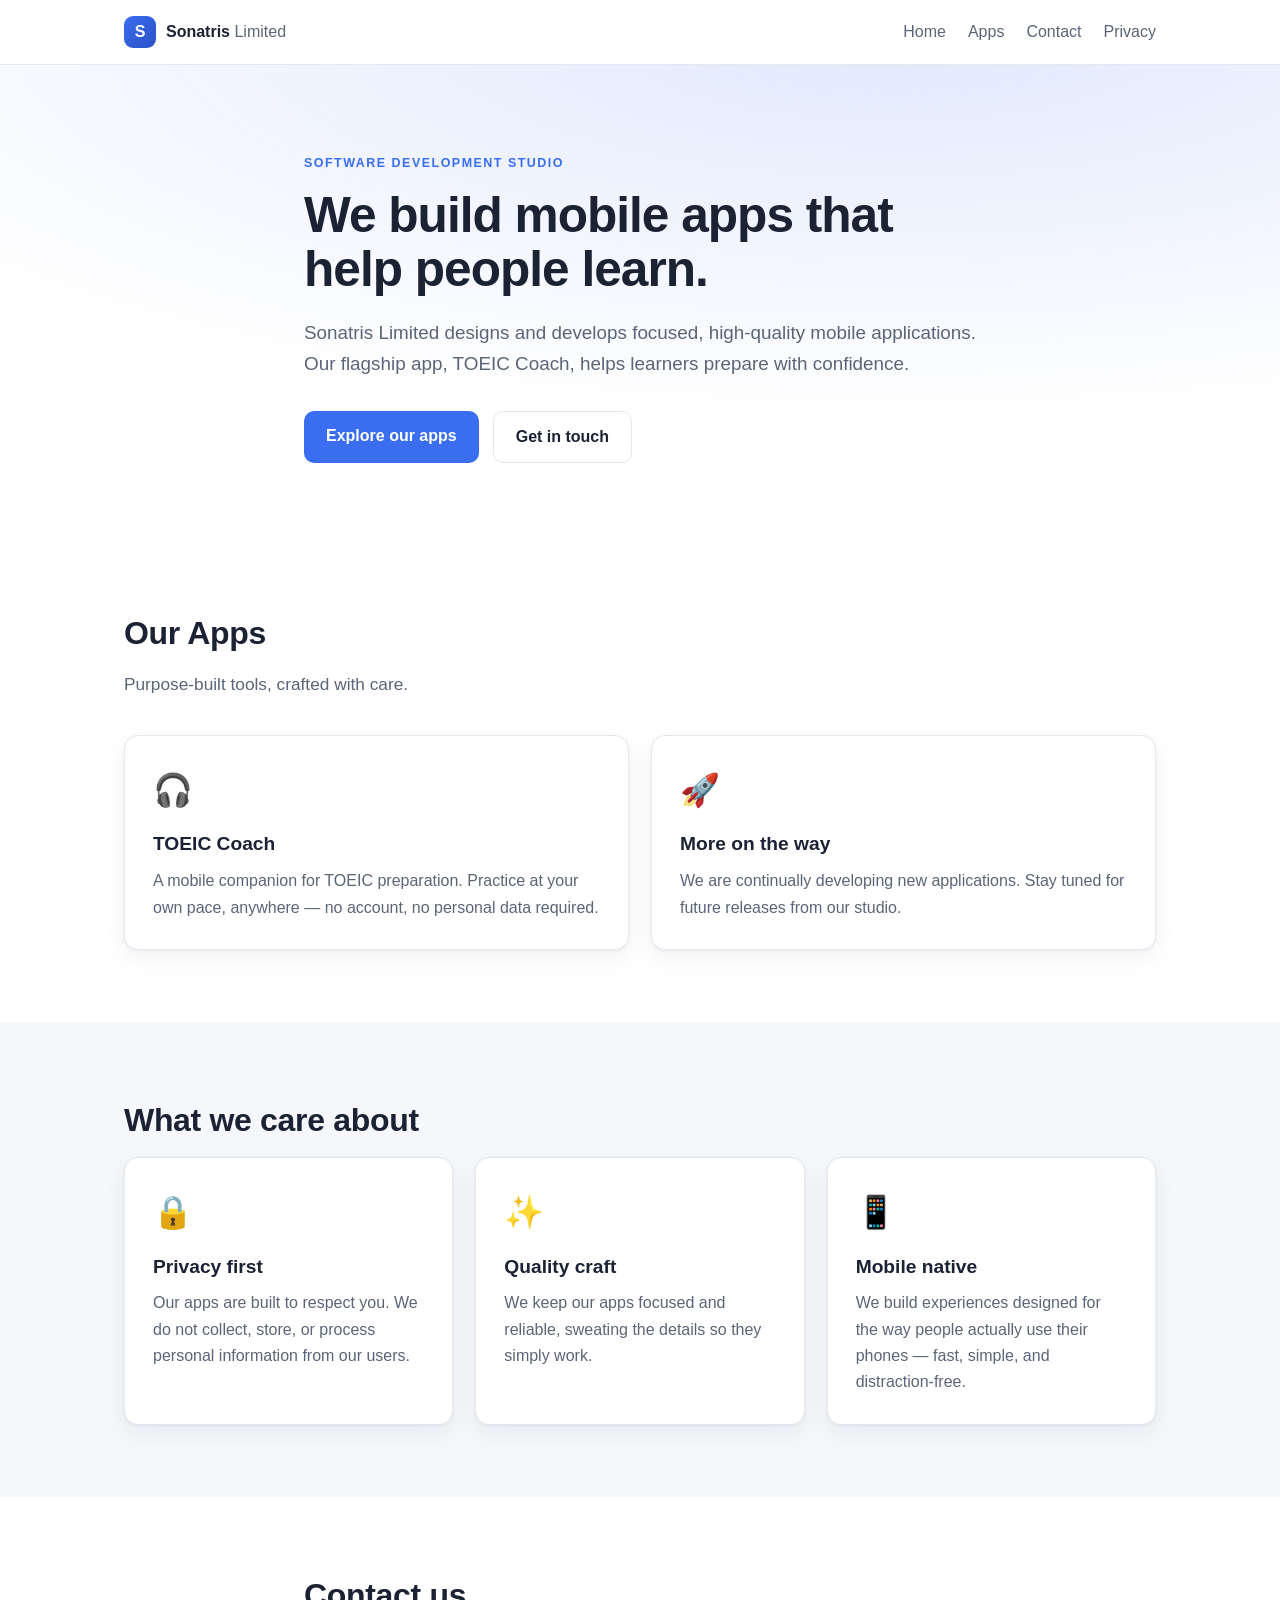
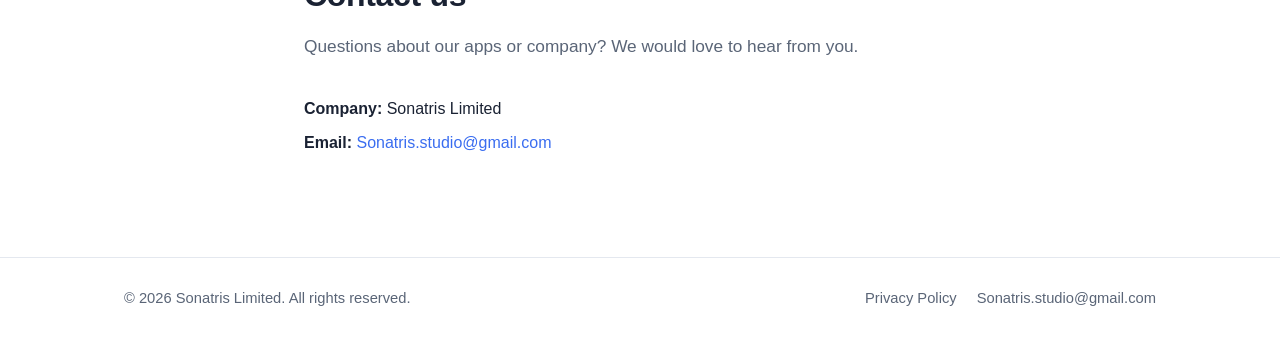
==== index.html @ 6eba406c "Add Sonatris Limited website with privacy policy and app-ads.txt Static site for the software develo" ====
<!DOCTYPE html>
<html lang="en">
<head>
  <meta charset="UTF-8" />
  <meta name="viewport" content="width=device-width, initial-scale=1.0" />
  <title>Sonatris Limited — Software Development</title>
  <meta name="description" content="Sonatris Limited is a software development company building mobile applications, including TOEIC Coach." />
  <link rel="icon" href="data:image/svg+xml,<svg xmlns='http://www.w3.org/2000/svg' viewBox='0 0 100 100'><text y='.9em' font-size='90'>🎧</text></svg>" />
  <link rel="stylesheet" href="styles.css" />
</head>
<body>
  <header class="site-header">
    <div class="container header-inner">
      <a class="brand" href="index.html">
        <span class="brand-mark">S</span>
        <span class="brand-name">Sonatris <span class="brand-light">Limited</span></span>
      </a>
      <nav class="site-nav">
        <a href="index.html">Home</a>
        <a href="#apps">Apps</a>
        <a href="#contact">Contact</a>
        <a href="privacy.html">Privacy</a>
      </nav>
    </div>
  </header>

  <main>
    <section class="hero">
      <div class="container hero-inner">
        <p class="eyebrow">Software Development Studio</p>
        <h1>We build mobile apps that help people learn.</h1>
        <p class="lead">
          Sonatris Limited designs and develops focused, high-quality mobile
          applications. Our flagship app, TOEIC Coach, helps learners prepare
          with confidence.
        </p>
        <div class="hero-actions">
          <a class="btn btn-primary" href="#apps">Explore our apps</a>
          <a class="btn btn-ghost" href="#contact">Get in touch</a>
        </div>
      </div>
    </section>

    <section class="section" id="apps">
      <div class="container">
        <h2>Our Apps</h2>
        <p class="section-intro">Purpose-built tools, crafted with care.</p>
        <div class="cards">
          <article class="card">
            <div class="card-icon">🎧</div>
            <h3>TOEIC Coach</h3>
            <p>
              A mobile companion for TOEIC preparation. Practice at your own
              pace, anywhere — no account, no personal data required.
            </p>
          </article>
          <article class="card">
            <div class="card-icon">🚀</div>
            <h3>More on the way</h3>
            <p>
              We are continually developing new applications. Stay tuned for
              future releases from our studio.
            </p>
          </article>
        </div>
      </div>
    </section>

    <section class="section section-alt" id="values">
      <div class="container">
        <h2>What we care about</h2>
        <div class="cards">
          <article class="card">
            <div class="card-icon">🔒</div>
            <h3>Privacy first</h3>
            <p>
              Our apps are built to respect you. We do not collect, store, or
              process personal information from our users.
            </p>
          </article>
          <article class="card">
            <div class="card-icon">✨</div>
            <h3>Quality craft</h3>
            <p>
              We keep our apps focused and reliable, sweating the details so
              they simply work.
            </p>
          </article>
          <article class="card">
            <div class="card-icon">📱</div>
            <h3>Mobile native</h3>
            <p>
              We build experiences designed for the way people actually use
              their phones — fast, simple, and distraction-free.
            </p>
          </article>
        </div>
      </div>
    </section>

    <section class="section" id="contact">
      <div class="container contact-inner">
        <h2>Contact us</h2>
        <p class="section-intro">
          Questions about our apps or company? We would love to hear from you.
        </p>
        <ul class="contact-list">
          <li><strong>Company:</strong> Sonatris Limited</li>
          <li>
            <strong>Email:</strong>
            <a href="mailto:Sonatris.studio@gmail.com">Sonatris.studio@gmail.com</a>
          </li>
        </ul>
      </div>
    </section>
  </main>

  <footer class="site-footer">
    <div class="container footer-inner">
      <p>&copy; <span id="year">2026</span> Sonatris Limited. All rights reserved.</p>
      <nav class="footer-nav">
        <a href="privacy.html">Privacy Policy</a>
        <a href="mailto:Sonatris.studio@gmail.com">Sonatris.studio@gmail.com</a>
      </nav>
    </div>
  </footer>

  <script>
    document.getElementById('year').textContent = new Date().getFullYear();
  </script>
</body>
</html>
---- styles.css ----
:root {
  --bg: #ffffff;
  --bg-alt: #f5f7fa;
  --surface: #ffffff;
  --text: #1a2233;
  --text-muted: #5a6577;
  --border: #e4e8ef;
  --brand: #3a6df0;
  --brand-dark: #2a52c4;
  --brand-contrast: #ffffff;
  --shadow: 0 1px 3px rgba(20, 30, 60, 0.06), 0 8px 24px rgba(20, 30, 60, 0.06);
  --radius: 14px;
  --maxw: 1080px;
}

@media (prefers-color-scheme: dark) {
  :root {
    --bg: #0e131c;
    --bg-alt: #131b28;
    --surface: #161f2e;
    --text: #e8edf5;
    --text-muted: #9aa7bd;
    --border: #253145;
    --brand: #5b86f5;
    --brand-dark: #3a6df0;
    --shadow: 0 1px 3px rgba(0, 0, 0, 0.3), 0 8px 24px rgba(0, 0, 0, 0.35);
  }
}

* { box-sizing: border-box; }

html { scroll-behavior: smooth; }

body {
  margin: 0;
  font-family: -apple-system, BlinkMacSystemFont, "Segoe UI", Roboto, Helvetica,
    Arial, sans-serif;
  color: var(--text);
  background: var(--bg);
  line-height: 1.65;
  -webkit-font-smoothing: antialiased;
}

.container {
  width: 100%;
  max-width: var(--maxw);
  margin: 0 auto;
  padding: 0 24px;
}

a { color: var(--brand); text-decoration: none; }
a:hover { text-decoration: underline; }

/* Header */
.site-header {
  position: sticky;
  top: 0;
  z-index: 10;
  background: color-mix(in srgb, var(--bg) 88%, transparent);
  backdrop-filter: saturate(180%) blur(12px);
  border-bottom: 1px solid var(--border);
}
.header-inner {
  display: flex;
  align-items: center;
  justify-content: space-between;
  height: 64px;
}
.brand {
  display: flex;
  align-items: center;
  gap: 10px;
  font-weight: 700;
  color: var(--text);
}
.brand:hover { text-decoration: none; }
.brand-mark {
  display: grid;
  place-items: center;
  width: 32px;
  height: 32px;
  border-radius: 9px;
  background: linear-gradient(135deg, var(--brand), var(--brand-dark));
  color: #fff;
  font-weight: 800;
}
.brand-light { color: var(--text-muted); font-weight: 500; }
.site-nav { display: flex; gap: 22px; }
.site-nav a { color: var(--text-muted); font-weight: 500; }
.site-nav a:hover { color: var(--text); text-decoration: none; }
.site-nav a[aria-current="page"] { color: var(--brand); }

/* Hero */
.hero {
  padding: 88px 0 72px;
  background:
    radial-gradient(1200px 400px at 70% -10%, color-mix(in srgb, var(--brand) 16%, transparent), transparent),
    var(--bg);
}
.hero-inner { max-width: 720px; }
.eyebrow {
  text-transform: uppercase;
  letter-spacing: 0.12em;
  font-size: 0.78rem;
  font-weight: 700;
  color: var(--brand);
  margin: 0 0 14px;
}
h1 {
  font-size: clamp(2rem, 5vw, 3.1rem);
  line-height: 1.1;
  margin: 0 0 20px;
  letter-spacing: -0.02em;
}
.lead {
  font-size: 1.18rem;
  color: var(--text-muted);
  margin: 0 0 32px;
}
.hero-actions { display: flex; flex-wrap: wrap; gap: 14px; }

.btn {
  display: inline-block;
  padding: 12px 22px;
  border-radius: 10px;
  font-weight: 600;
  transition: transform 0.05s ease, background 0.2s ease, border-color 0.2s ease;
}
.btn:hover { text-decoration: none; }
.btn:active { transform: translateY(1px); }
.btn-primary { background: var(--brand); color: var(--brand-contrast); }
.btn-primary:hover { background: var(--brand-dark); }
.btn-ghost {
  border: 1px solid var(--border);
  color: var(--text);
  background: var(--surface);
}
.btn-ghost:hover { border-color: var(--brand); color: var(--brand); }

/* Sections */
.section { padding: 72px 0; }
.section-alt { background: var(--bg-alt); }
.section h2 {
  font-size: clamp(1.5rem, 3vw, 2rem);
  margin: 0 0 10px;
  letter-spacing: -0.01em;
}
.section-intro { color: var(--text-muted); margin: 0 0 36px; font-size: 1.08rem; }

/* Cards */
.cards {
  display: grid;
  grid-template-columns: repeat(auto-fit, minmax(240px, 1fr));
  gap: 22px;
}
.card {
  background: var(--surface);
  border: 1px solid var(--border);
  border-radius: var(--radius);
  padding: 28px;
  box-shadow: var(--shadow);
}
.card-icon { font-size: 2rem; margin-bottom: 12px; }
.card h3 { margin: 0 0 8px; font-size: 1.2rem; }
.card p { margin: 0; color: var(--text-muted); }

/* Contact */
.contact-inner { max-width: 720px; }
.contact-list { list-style: none; padding: 0; margin: 8px 0 0; }
.contact-list li { margin-bottom: 8px; }

/* Page hero (privacy) */
.page-hero {
  padding: 64px 0 40px;
  border-bottom: 1px solid var(--border);
  background: var(--bg-alt);
}
.page-hero h1 { font-size: clamp(1.8rem, 4vw, 2.6rem); margin: 0 0 12px; }
.updated { color: var(--text-muted); margin: 0; font-size: 0.95rem; }

/* Prose */
.prose { max-width: 760px; }
.prose h2 {
  font-size: 1.3rem;
  margin: 40px 0 10px;
  letter-spacing: -0.01em;
}
.prose p { margin: 0 0 16px; color: var(--text); }
.prose .contact-list li { color: var(--text); }

/* Footer */
.site-footer {
  border-top: 1px solid var(--border);
  background: var(--bg);
  padding: 28px 0;
  margin-top: 20px;
}
.footer-inner {
  display: flex;
  flex-wrap: wrap;
  align-items: center;
  justify-content: space-between;
  gap: 12px;
  color: var(--text-muted);
  font-size: 0.92rem;
}
.footer-inner p { margin: 0; }
.footer-nav { display: flex; gap: 20px; flex-wrap: wrap; }
.footer-nav a { color: var(--text-muted); }
.footer-nav a:hover { color: var(--brand); }

@media (max-width: 560px) {
  .site-nav { gap: 14px; font-size: 0.9rem; }
  .brand-name { display: none; }
  .hero { padding: 60px 0 48px; }
  .section { padding: 52px 0; }
}
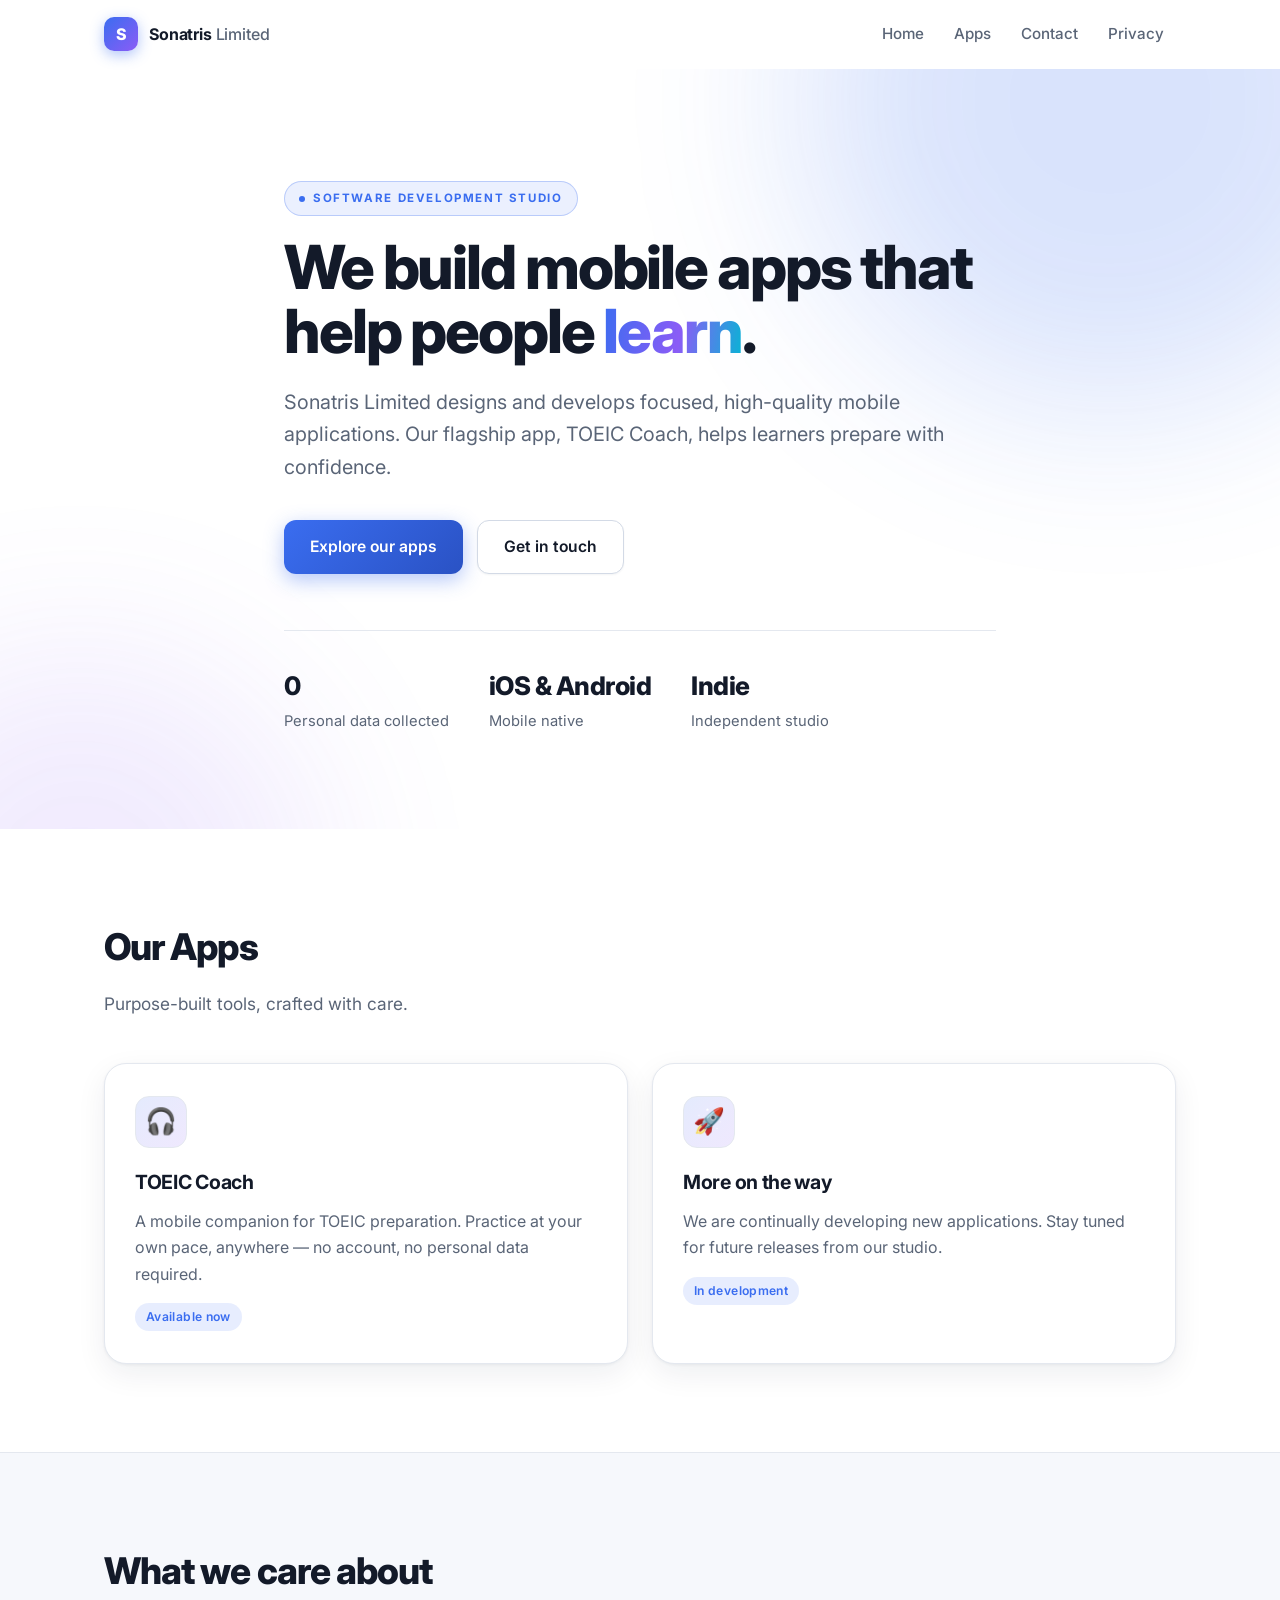
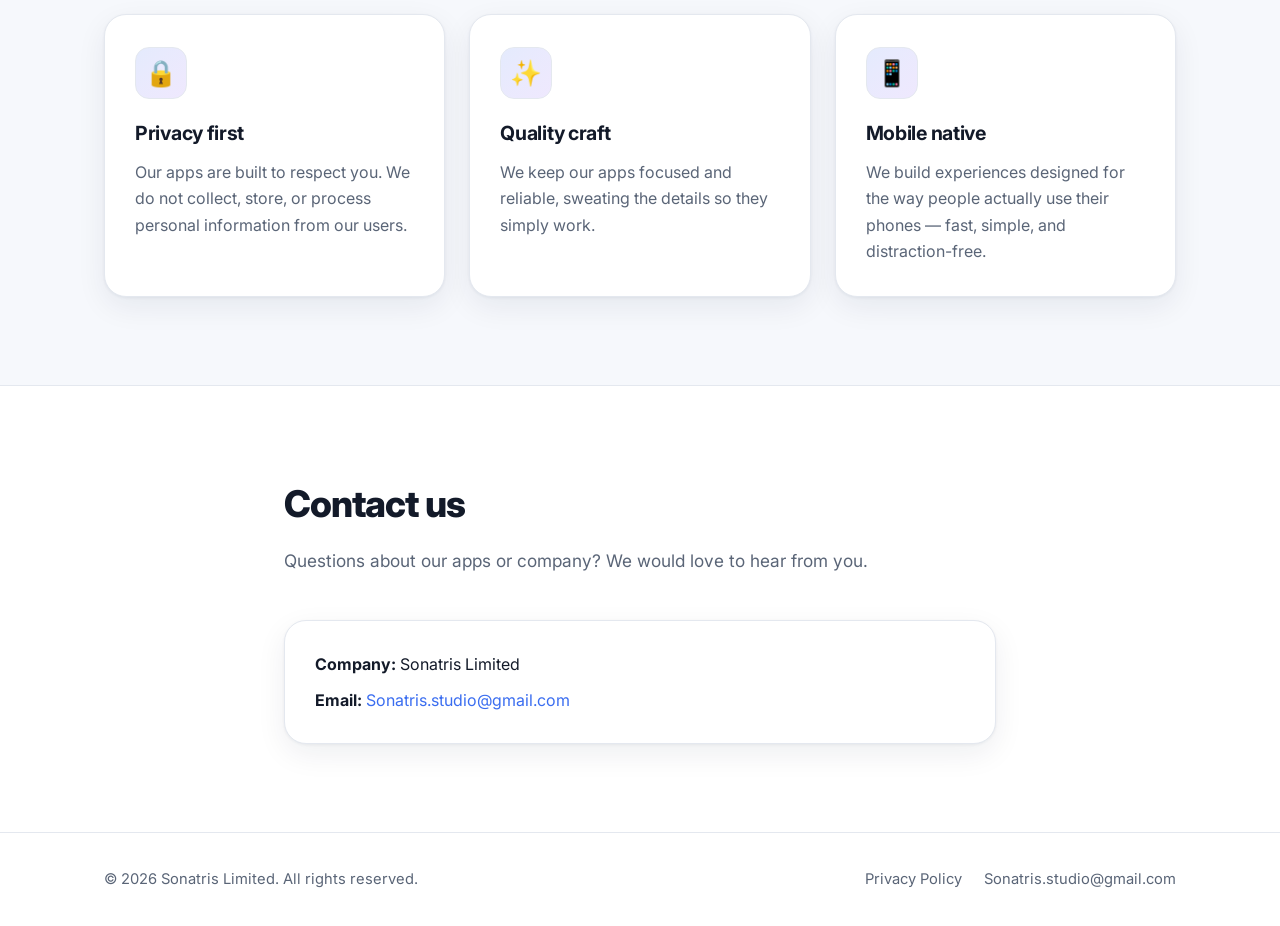
==== commit a955fffe: "feat(ui): refresh site visual design Gradient hero with blurred orbs, gradient headline, and a stats" ====
--- a/index.html
+++ b/index.html
@@ -6,6 +6,9 @@
   <title>Sonatris Limited — Software Development</title>
   <meta name="description" content="Sonatris Limited is a software development company building mobile applications, including TOEIC Coach." />
   <link rel="icon" href="data:image/svg+xml,<svg xmlns='http://www.w3.org/2000/svg' viewBox='0 0 100 100'><text y='.9em' font-size='90'>🎧</text></svg>" />
+  <link rel="preconnect" href="https://fonts.googleapis.com" />
+  <link rel="preconnect" href="https://fonts.gstatic.com" crossorigin />
+  <link href="https://fonts.googleapis.com/css2?family=Inter:wght@400;500;600;700;800&display=swap" rel="stylesheet" />
   <link rel="stylesheet" href="styles.css" />
 </head>
 <body>
@@ -28,7 +31,7 @@
     <section class="hero">
       <div class="container hero-inner">
         <p class="eyebrow">Software Development Studio</p>
-        <h1>We build mobile apps that help people learn.</h1>
+        <h1>We build mobile apps that help people <span class="grad">learn</span>.</h1>
         <p class="lead">
           Sonatris Limited designs and develops focused, high-quality mobile
           applications. Our flagship app, TOEIC Coach, helps learners prepare
@@ -38,6 +41,20 @@
           <a class="btn btn-primary" href="#apps">Explore our apps</a>
           <a class="btn btn-ghost" href="#contact">Get in touch</a>
         </div>
+        <div class="stats">
+          <div class="stat">
+            <strong>0</strong>
+            <span>Personal data collected</span>
+          </div>
+          <div class="stat">
+            <strong>iOS &amp; Android</strong>
+            <span>Mobile native</span>
+          </div>
+          <div class="stat">
+            <strong>Indie</strong>
+            <span>Independent studio</span>
+          </div>
+        </div>
       </div>
     </section>
 
@@ -46,21 +63,23 @@
         <h2>Our Apps</h2>
         <p class="section-intro">Purpose-built tools, crafted with care.</p>
         <div class="cards">
-          <article class="card">
+          <article class="card reveal">
             <div class="card-icon">🎧</div>
             <h3>TOEIC Coach</h3>
             <p>
               A mobile companion for TOEIC preparation. Practice at your own
               pace, anywhere — no account, no personal data required.
             </p>
+            <span class="card-tag">Available now</span>
           </article>
-          <article class="card">
+          <article class="card reveal">
             <div class="card-icon">🚀</div>
             <h3>More on the way</h3>
             <p>
               We are continually developing new applications. Stay tuned for
               future releases from our studio.
             </p>
+            <span class="card-tag">In development</span>
           </article>
         </div>
       </div>
@@ -70,7 +89,7 @@
       <div class="container">
         <h2>What we care about</h2>
         <div class="cards">
-          <article class="card">
+          <article class="card reveal">
             <div class="card-icon">🔒</div>
             <h3>Privacy first</h3>
             <p>
@@ -78,7 +97,7 @@
               process personal information from our users.
             </p>
           </article>
-          <article class="card">
+          <article class="card reveal">
             <div class="card-icon">✨</div>
             <h3>Quality craft</h3>
             <p>
@@ -86,7 +105,7 @@
               they simply work.
             </p>
           </article>
-          <article class="card">
+          <article class="card reveal">
             <div class="card-icon">📱</div>
             <h3>Mobile native</h3>
             <p>
@@ -104,13 +123,15 @@
         <p class="section-intro">
           Questions about our apps or company? We would love to hear from you.
         </p>
-        <ul class="contact-list">
-          <li><strong>Company:</strong> Sonatris Limited</li>
-          <li>
-            <strong>Email:</strong>
-            <a href="mailto:Sonatris.studio@gmail.com">Sonatris.studio@gmail.com</a>
-          </li>
-        </ul>
+        <div class="contact-card reveal">
+          <ul class="contact-list">
+            <li><strong>Company:</strong> Sonatris Limited</li>
+            <li>
+              <strong>Email:</strong>
+              <a href="mailto:Sonatris.studio@gmail.com">Sonatris.studio@gmail.com</a>
+            </li>
+          </ul>
+        </div>
       </div>
     </section>
   </main>
@@ -127,6 +148,30 @@
 
   <script>
     document.getElementById('year').textContent = new Date().getFullYear();
+
+    // Shadow the sticky header once the page scrolls.
+    var header = document.querySelector('.site-header');
+    var onScroll = function () {
+      header.classList.toggle('is-stuck', window.scrollY > 8);
+    };
+    onScroll();
+    window.addEventListener('scroll', onScroll, { passive: true });
+
+    // Fade cards in as they enter the viewport.
+    var revealables = document.querySelectorAll('.reveal');
+    if ('IntersectionObserver' in window) {
+      var observer = new IntersectionObserver(function (entries) {
+        entries.forEach(function (entry, i) {
+          if (!entry.isIntersecting) return;
+          entry.target.style.transitionDelay = (i * 80) + 'ms';
+          entry.target.classList.add('is-visible');
+          observer.unobserve(entry.target);
+        });
+      }, { rootMargin: '0px 0px -10% 0px' });
+      revealables.forEach(function (el) { observer.observe(el); });
+    } else {
+      revealables.forEach(function (el) { el.classList.add('is-visible'); });
+    }
   </script>
 </body>
 </html>
--- a/styles.css
+++ b/styles.css
@@ -1,44 +1,62 @@
 :root {
   --bg: #ffffff;
-  --bg-alt: #f5f7fa;
+  --bg-alt: #f6f8fc;
   --surface: #ffffff;
-  --text: #1a2233;
+  --surface-2: #ffffff;
+  --text: #131a29;
   --text-muted: #5a6577;
   --border: #e4e8ef;
+  --border-strong: #d3dae6;
   --brand: #3a6df0;
   --brand-dark: #2a52c4;
+  --accent: #8b5cf6;
+  --accent-2: #06b6d4;
   --brand-contrast: #ffffff;
-  --shadow: 0 1px 3px rgba(20, 30, 60, 0.06), 0 8px 24px rgba(20, 30, 60, 0.06);
-  --radius: 14px;
-  --maxw: 1080px;
+  --shadow-sm: 0 1px 2px rgba(20, 30, 60, 0.05);
+  --shadow: 0 1px 3px rgba(20, 30, 60, 0.06), 0 10px 30px rgba(20, 30, 60, 0.07);
+  --shadow-lg: 0 2px 6px rgba(20, 30, 60, 0.07), 0 24px 60px rgba(20, 30, 60, 0.13);
+  --radius: 16px;
+  --radius-lg: 22px;
+  --maxw: 1120px;
 }
 
 @media (prefers-color-scheme: dark) {
   :root {
-    --bg: #0e131c;
-    --bg-alt: #131b28;
-    --surface: #161f2e;
-    --text: #e8edf5;
-    --text-muted: #9aa7bd;
-    --border: #253145;
-    --brand: #5b86f5;
-    --brand-dark: #3a6df0;
-    --shadow: 0 1px 3px rgba(0, 0, 0, 0.3), 0 8px 24px rgba(0, 0, 0, 0.35);
+    --bg: #0b0f18;
+    --bg-alt: #0f1421;
+    --surface: #141c2b;
+    --surface-2: #18202f;
+    --text: #eaeff8;
+    --text-muted: #98a5ba;
+    --border: #232e42;
+    --border-strong: #2e3b52;
+    --brand: #6b93ff;
+    --brand-dark: #4a76f2;
+    --accent: #a78bfa;
+    --accent-2: #22d3ee;
+    --shadow-sm: 0 1px 2px rgba(0, 0, 0, 0.4);
+    --shadow: 0 1px 3px rgba(0, 0, 0, 0.4), 0 10px 30px rgba(0, 0, 0, 0.4);
+    --shadow-lg: 0 2px 6px rgba(0, 0, 0, 0.45), 0 24px 60px rgba(0, 0, 0, 0.55);
   }
 }
 
 * { box-sizing: border-box; }
 
-html { scroll-behavior: smooth; }
+html {
+  scroll-behavior: smooth;
+  scroll-padding-top: 84px;
+}
 
 body {
   margin: 0;
-  font-family: -apple-system, BlinkMacSystemFont, "Segoe UI", Roboto, Helvetica,
-    Arial, sans-serif;
+  font-family: "Inter", -apple-system, BlinkMacSystemFont, "Segoe UI", Roboto,
+    Helvetica, Arial, sans-serif;
   color: var(--text);
   background: var(--bg);
   line-height: 1.65;
   -webkit-font-smoothing: antialiased;
+  text-rendering: optimizeLegibility;
+  overflow-x: hidden;
 }
 
 .container {
@@ -51,167 +69,401 @@
 a { color: var(--brand); text-decoration: none; }
 a:hover { text-decoration: underline; }
 
+::selection { background: color-mix(in srgb, var(--brand) 28%, transparent); }
+
+:focus-visible {
+  outline: 2px solid var(--brand);
+  outline-offset: 3px;
+  border-radius: 6px;
+}
+
 /* Header */
 .site-header {
   position: sticky;
   top: 0;
-  z-index: 10;
-  background: color-mix(in srgb, var(--bg) 88%, transparent);
-  backdrop-filter: saturate(180%) blur(12px);
-  border-bottom: 1px solid var(--border);
+  z-index: 20;
+  background: color-mix(in srgb, var(--bg) 72%, transparent);
+  backdrop-filter: saturate(180%) blur(16px);
+  -webkit-backdrop-filter: saturate(180%) blur(16px);
+  border-bottom: 1px solid transparent;
+  transition: border-color 0.25s ease, box-shadow 0.25s ease,
+    background 0.25s ease;
+}
+.site-header.is-stuck {
+  border-bottom-color: var(--border);
+  box-shadow: var(--shadow-sm);
+  background: color-mix(in srgb, var(--bg) 86%, transparent);
 }
 .header-inner {
   display: flex;
   align-items: center;
   justify-content: space-between;
-  height: 64px;
+  height: 68px;
 }
 .brand {
   display: flex;
   align-items: center;
-  gap: 10px;
+  gap: 11px;
   font-weight: 700;
   color: var(--text);
+  letter-spacing: -0.01em;
 }
 .brand:hover { text-decoration: none; }
 .brand-mark {
   display: grid;
   place-items: center;
-  width: 32px;
-  height: 32px;
-  border-radius: 9px;
-  background: linear-gradient(135deg, var(--brand), var(--brand-dark));
+  width: 34px;
+  height: 34px;
+  border-radius: 10px;
+  background: linear-gradient(135deg, var(--brand), var(--accent));
   color: #fff;
   font-weight: 800;
-}
+  box-shadow: 0 4px 14px color-mix(in srgb, var(--brand) 40%, transparent);
+  transition: transform 0.25s cubic-bezier(0.34, 1.56, 0.64, 1);
+}
+.brand:hover .brand-mark { transform: rotate(-8deg) scale(1.06); }
 .brand-light { color: var(--text-muted); font-weight: 500; }
-.site-nav { display: flex; gap: 22px; }
-.site-nav a { color: var(--text-muted); font-weight: 500; }
-.site-nav a:hover { color: var(--text); text-decoration: none; }
+
+.site-nav { display: flex; gap: 6px; align-items: center; }
+.site-nav a {
+  position: relative;
+  color: var(--text-muted);
+  font-weight: 500;
+  font-size: 0.95rem;
+  padding: 8px 12px;
+  border-radius: 8px;
+  transition: color 0.2s ease, background 0.2s ease;
+}
+.site-nav a:hover {
+  color: var(--text);
+  background: color-mix(in srgb, var(--text) 6%, transparent);
+  text-decoration: none;
+}
 .site-nav a[aria-current="page"] { color: var(--brand); }
 
 /* Hero */
 .hero {
-  padding: 88px 0 72px;
-  background:
-    radial-gradient(1200px 400px at 70% -10%, color-mix(in srgb, var(--brand) 16%, transparent), transparent),
-    var(--bg);
-}
-.hero-inner { max-width: 720px; }
+  position: relative;
+  padding: 112px 0 96px;
+  overflow: hidden;
+}
+.hero::before,
+.hero::after {
+  content: "";
+  position: absolute;
+  border-radius: 50%;
+  filter: blur(90px);
+  pointer-events: none;
+  z-index: 0;
+}
+.hero::before {
+  width: 620px;
+  height: 620px;
+  top: -280px;
+  right: -140px;
+  background: color-mix(in srgb, var(--brand) 34%, transparent);
+  opacity: 0.55;
+}
+.hero::after {
+  width: 480px;
+  height: 480px;
+  bottom: -300px;
+  left: -160px;
+  background: color-mix(in srgb, var(--accent) 30%, transparent);
+  opacity: 0.4;
+}
+.hero-inner { position: relative; z-index: 1; max-width: 760px; }
+
 .eyebrow {
+  display: inline-flex;
+  align-items: center;
+  gap: 8px;
   text-transform: uppercase;
-  letter-spacing: 0.12em;
-  font-size: 0.78rem;
+  letter-spacing: 0.14em;
+  font-size: 0.72rem;
   font-weight: 700;
   color: var(--brand);
-  margin: 0 0 14px;
-}
+  margin: 0 0 20px;
+  padding: 7px 14px;
+  border-radius: 999px;
+  border: 1px solid color-mix(in srgb, var(--brand) 28%, transparent);
+  background: color-mix(in srgb, var(--brand) 10%, transparent);
+}
+.eyebrow::before {
+  content: "";
+  width: 6px;
+  height: 6px;
+  border-radius: 50%;
+  background: var(--brand);
+  box-shadow: 0 0 0 0 color-mix(in srgb, var(--brand) 60%, transparent);
+  animation: pulse 2.4s ease-out infinite;
+}
+@keyframes pulse {
+  0% { box-shadow: 0 0 0 0 color-mix(in srgb, var(--brand) 55%, transparent); }
+  70% { box-shadow: 0 0 0 8px transparent; }
+  100% { box-shadow: 0 0 0 0 transparent; }
+}
+
 h1 {
-  font-size: clamp(2rem, 5vw, 3.1rem);
-  line-height: 1.1;
-  margin: 0 0 20px;
-  letter-spacing: -0.02em;
+  font-size: clamp(2.3rem, 6vw, 3.8rem);
+  line-height: 1.05;
+  margin: 0 0 22px;
+  letter-spacing: -0.035em;
+  font-weight: 800;
+}
+h1 .grad {
+  background: linear-gradient(100deg, var(--brand), var(--accent) 55%, var(--accent-2));
+  -webkit-background-clip: text;
+  background-clip: text;
+  color: transparent;
 }
 .lead {
-  font-size: 1.18rem;
+  font-size: clamp(1.05rem, 2vw, 1.24rem);
   color: var(--text-muted);
-  margin: 0 0 32px;
+  margin: 0 0 36px;
+  max-width: 62ch;
 }
 .hero-actions { display: flex; flex-wrap: wrap; gap: 14px; }
 
 .btn {
-  display: inline-block;
-  padding: 12px 22px;
-  border-radius: 10px;
+  display: inline-flex;
+  align-items: center;
+  gap: 8px;
+  padding: 13px 26px;
+  border-radius: 12px;
   font-weight: 600;
-  transition: transform 0.05s ease, background 0.2s ease, border-color 0.2s ease;
-}
-.btn:hover { text-decoration: none; }
-.btn:active { transform: translateY(1px); }
-.btn-primary { background: var(--brand); color: var(--brand-contrast); }
-.btn-primary:hover { background: var(--brand-dark); }
+  font-size: 0.98rem;
+  transition: transform 0.18s cubic-bezier(0.34, 1.56, 0.64, 1),
+    box-shadow 0.22s ease, background 0.22s ease, border-color 0.22s ease,
+    color 0.22s ease;
+}
+.btn:hover { text-decoration: none; transform: translateY(-2px); }
+.btn:active { transform: translateY(0); }
+.btn-primary {
+  background: linear-gradient(135deg, var(--brand), var(--brand-dark));
+  color: var(--brand-contrast);
+  box-shadow: 0 6px 20px color-mix(in srgb, var(--brand) 38%, transparent);
+}
+.btn-primary:hover {
+  box-shadow: 0 12px 30px color-mix(in srgb, var(--brand) 46%, transparent);
+}
 .btn-ghost {
-  border: 1px solid var(--border);
+  border: 1px solid var(--border-strong);
   color: var(--text);
   background: var(--surface);
+  box-shadow: var(--shadow-sm);
 }
 .btn-ghost:hover { border-color: var(--brand); color: var(--brand); }
 
+/* Stats strip */
+.stats {
+  position: relative;
+  z-index: 1;
+  display: flex;
+  flex-wrap: wrap;
+  gap: 40px;
+  margin-top: 56px;
+  padding-top: 34px;
+  border-top: 1px solid var(--border);
+}
+.stat strong {
+  display: block;
+  font-size: 1.6rem;
+  font-weight: 800;
+  letter-spacing: -0.02em;
+}
+.stat span { color: var(--text-muted); font-size: 0.92rem; }
+
 /* Sections */
-.section { padding: 72px 0; }
-.section-alt { background: var(--bg-alt); }
+.section { padding: 88px 0; }
+.section-alt {
+  background: var(--bg-alt);
+  border-top: 1px solid var(--border);
+  border-bottom: 1px solid var(--border);
+}
 .section h2 {
-  font-size: clamp(1.5rem, 3vw, 2rem);
-  margin: 0 0 10px;
-  letter-spacing: -0.01em;
-}
-.section-intro { color: var(--text-muted); margin: 0 0 36px; font-size: 1.08rem; }
+  font-size: clamp(1.7rem, 3.4vw, 2.3rem);
+  margin: 0 0 12px;
+  letter-spacing: -0.025em;
+  font-weight: 800;
+}
+.section-intro {
+  color: var(--text-muted);
+  margin: 0 0 44px;
+  font-size: 1.08rem;
+  max-width: 60ch;
+}
 
 /* Cards */
 .cards {
   display: grid;
-  grid-template-columns: repeat(auto-fit, minmax(240px, 1fr));
-  gap: 22px;
+  grid-template-columns: repeat(auto-fit, minmax(260px, 1fr));
+  gap: 24px;
 }
 .card {
+  position: relative;
   background: var(--surface);
   border: 1px solid var(--border);
-  border-radius: var(--radius);
-  padding: 28px;
+  border-radius: var(--radius-lg);
+  padding: 32px 30px;
   box-shadow: var(--shadow);
-}
-.card-icon { font-size: 2rem; margin-bottom: 12px; }
-.card h3 { margin: 0 0 8px; font-size: 1.2rem; }
+  overflow: hidden;
+  transition: transform 0.3s cubic-bezier(0.22, 1, 0.36, 1),
+    box-shadow 0.3s ease, border-color 0.3s ease;
+}
+.card::before {
+  content: "";
+  position: absolute;
+  inset: 0 0 auto 0;
+  height: 3px;
+  background: linear-gradient(90deg, var(--brand), var(--accent));
+  opacity: 0;
+  transition: opacity 0.3s ease;
+}
+.card:hover {
+  transform: translateY(-6px);
+  box-shadow: var(--shadow-lg);
+  border-color: var(--border-strong);
+}
+.card:hover::before { opacity: 1; }
+.card-icon {
+  display: grid;
+  place-items: center;
+  width: 52px;
+  height: 52px;
+  font-size: 1.6rem;
+  margin-bottom: 18px;
+  border-radius: 14px;
+  background: linear-gradient(
+    135deg,
+    color-mix(in srgb, var(--brand) 14%, transparent),
+    color-mix(in srgb, var(--accent) 14%, transparent)
+  );
+  border: 1px solid var(--border);
+}
+.card h3 {
+  margin: 0 0 10px;
+  font-size: 1.22rem;
+  font-weight: 700;
+  letter-spacing: -0.015em;
+}
 .card p { margin: 0; color: var(--text-muted); }
+.card-tag {
+  display: inline-block;
+  margin-top: 16px;
+  padding: 4px 11px;
+  border-radius: 999px;
+  font-size: 0.76rem;
+  font-weight: 600;
+  letter-spacing: 0.03em;
+  color: var(--brand);
+  background: color-mix(in srgb, var(--brand) 12%, transparent);
+}
 
 /* Contact */
-.contact-inner { max-width: 720px; }
-.contact-list { list-style: none; padding: 0; margin: 8px 0 0; }
-.contact-list li { margin-bottom: 8px; }
+.contact-inner { max-width: 760px; }
+.contact-card {
+  margin-top: 8px;
+  background: var(--surface);
+  border: 1px solid var(--border);
+  border-radius: var(--radius-lg);
+  padding: 30px;
+  box-shadow: var(--shadow);
+}
+.contact-list { list-style: none; padding: 0; margin: 0; }
+.contact-list li { margin-bottom: 10px; }
+.contact-list li:last-child { margin-bottom: 0; }
+.contact-list strong { color: var(--text); }
 
 /* Page hero (privacy) */
 .page-hero {
-  padding: 64px 0 40px;
+  position: relative;
+  padding: 80px 0 52px;
   border-bottom: 1px solid var(--border);
   background: var(--bg-alt);
-}
-.page-hero h1 { font-size: clamp(1.8rem, 4vw, 2.6rem); margin: 0 0 12px; }
+  overflow: hidden;
+}
+.page-hero::after {
+  content: "";
+  position: absolute;
+  width: 520px;
+  height: 520px;
+  top: -320px;
+  right: -120px;
+  border-radius: 50%;
+  filter: blur(90px);
+  background: color-mix(in srgb, var(--brand) 26%, transparent);
+  pointer-events: none;
+}
+.page-hero .container { position: relative; z-index: 1; }
+.page-hero h1 { font-size: clamp(1.9rem, 4.4vw, 2.8rem); margin: 0 0 12px; }
 .updated { color: var(--text-muted); margin: 0; font-size: 0.95rem; }
 
 /* Prose */
 .prose { max-width: 760px; }
+.prose > p:first-child {
+  font-size: 1.1rem;
+  color: var(--text-muted);
+}
 .prose h2 {
-  font-size: 1.3rem;
-  margin: 40px 0 10px;
-  letter-spacing: -0.01em;
+  font-size: 1.28rem;
+  font-weight: 700;
+  margin: 44px 0 12px;
+  letter-spacing: -0.015em;
+  scroll-margin-top: 90px;
 }
 .prose p { margin: 0 0 16px; color: var(--text); }
+.prose .contact-list { margin-top: 18px; }
 .prose .contact-list li { color: var(--text); }
 
 /* Footer */
 .site-footer {
   border-top: 1px solid var(--border);
   background: var(--bg);
-  padding: 28px 0;
-  margin-top: 20px;
+  padding: 34px 0;
 }
 .footer-inner {
   display: flex;
   flex-wrap: wrap;
   align-items: center;
   justify-content: space-between;
-  gap: 12px;
+  gap: 14px;
   color: var(--text-muted);
   font-size: 0.92rem;
 }
 .footer-inner p { margin: 0; }
-.footer-nav { display: flex; gap: 20px; flex-wrap: wrap; }
+.footer-nav { display: flex; gap: 22px; flex-wrap: wrap; }
 .footer-nav a { color: var(--text-muted); }
 .footer-nav a:hover { color: var(--brand); }
 
+/* Scroll reveal */
+.reveal {
+  opacity: 0;
+  transform: translateY(18px);
+  transition: opacity 0.6s ease, transform 0.6s cubic-bezier(0.22, 1, 0.36, 1);
+}
+.reveal.is-visible { opacity: 1; transform: none; }
+
+@media (prefers-reduced-motion: reduce) {
+  html { scroll-behavior: auto; }
+  *, *::before, *::after {
+    animation-duration: 0.01ms !important;
+    animation-iteration-count: 1 !important;
+    transition-duration: 0.01ms !important;
+  }
+  .reveal { opacity: 1; transform: none; }
+}
+
+@media (max-width: 720px) {
+  .stats { gap: 26px; }
+}
+
 @media (max-width: 560px) {
-  .site-nav { gap: 14px; font-size: 0.9rem; }
+  .site-nav { gap: 0; }
+  .site-nav a { padding: 8px 9px; font-size: 0.88rem; }
   .brand-name { display: none; }
-  .hero { padding: 60px 0 48px; }
-  .section { padding: 52px 0; }
-}
+  .hero { padding: 72px 0 60px; }
+  .section { padding: 60px 0; }
+  .card { padding: 26px 24px; }
+  .btn { width: 100%; justify-content: center; }
+}
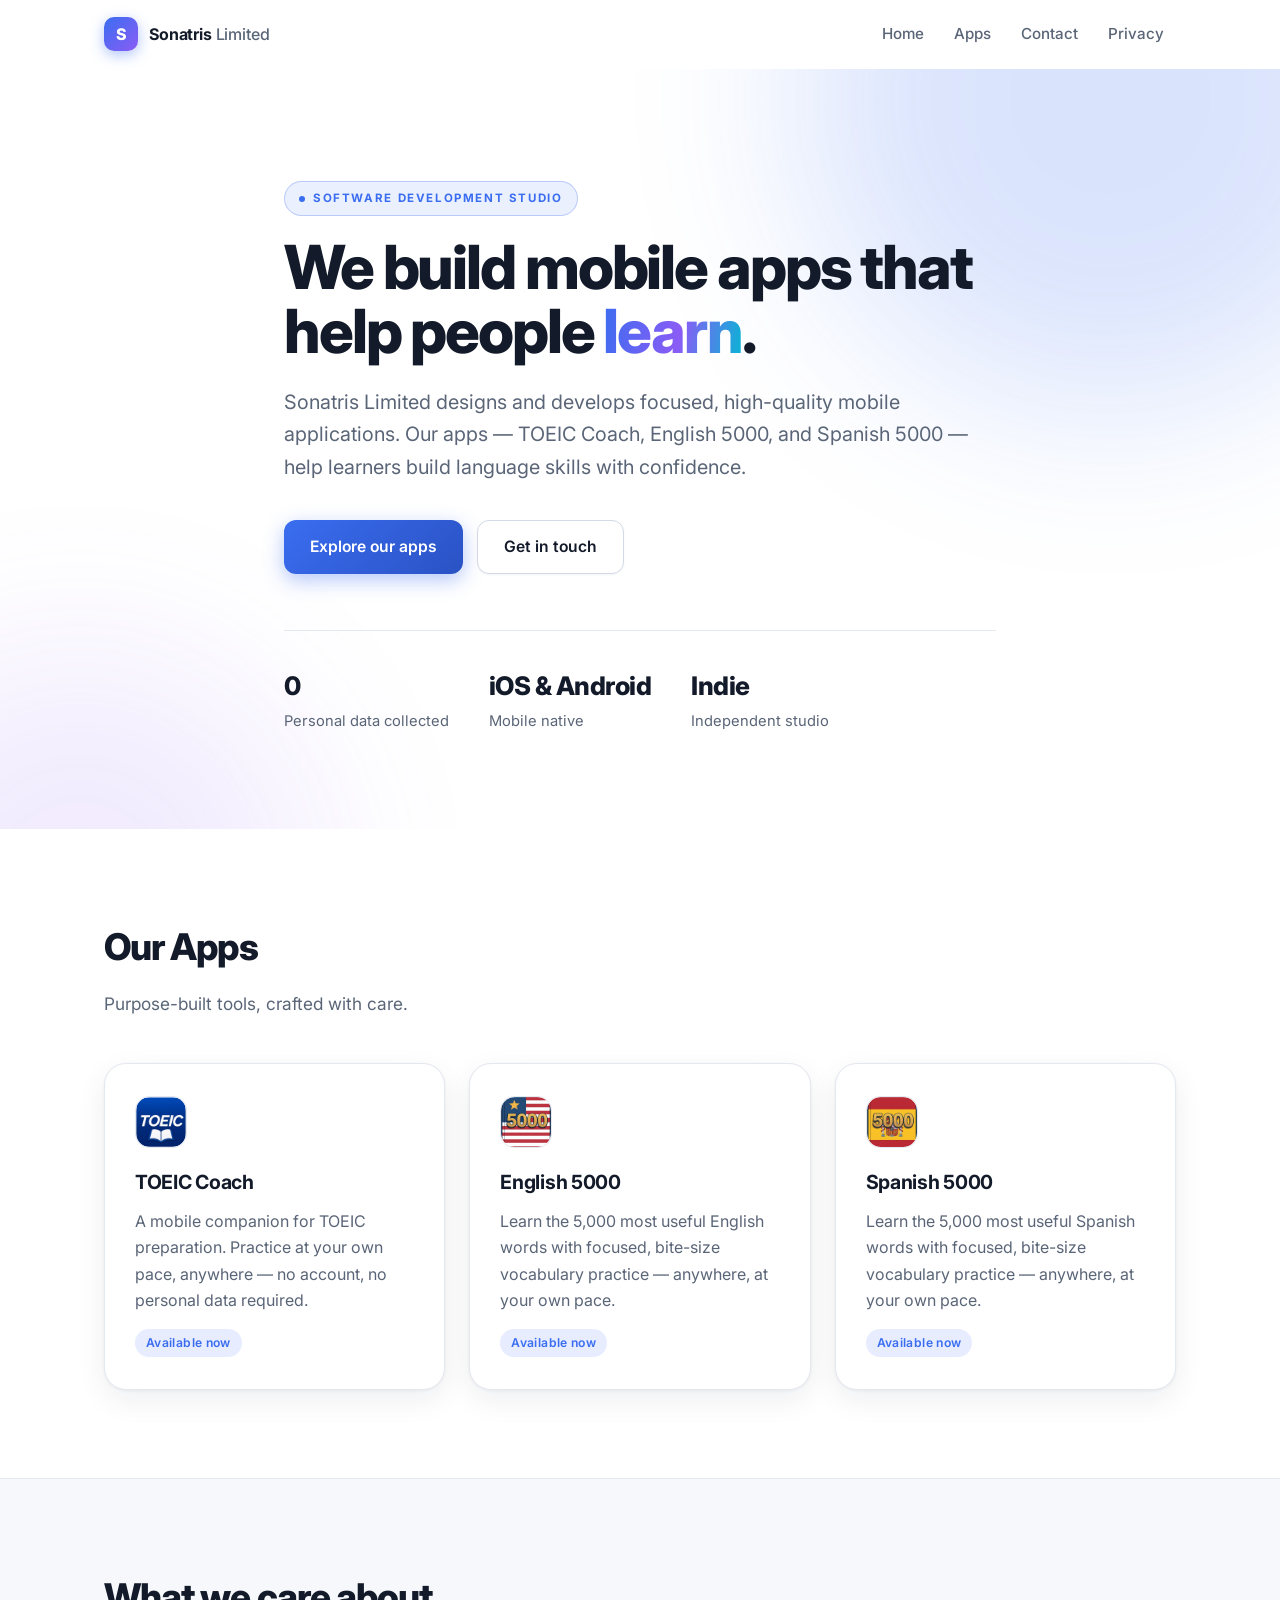
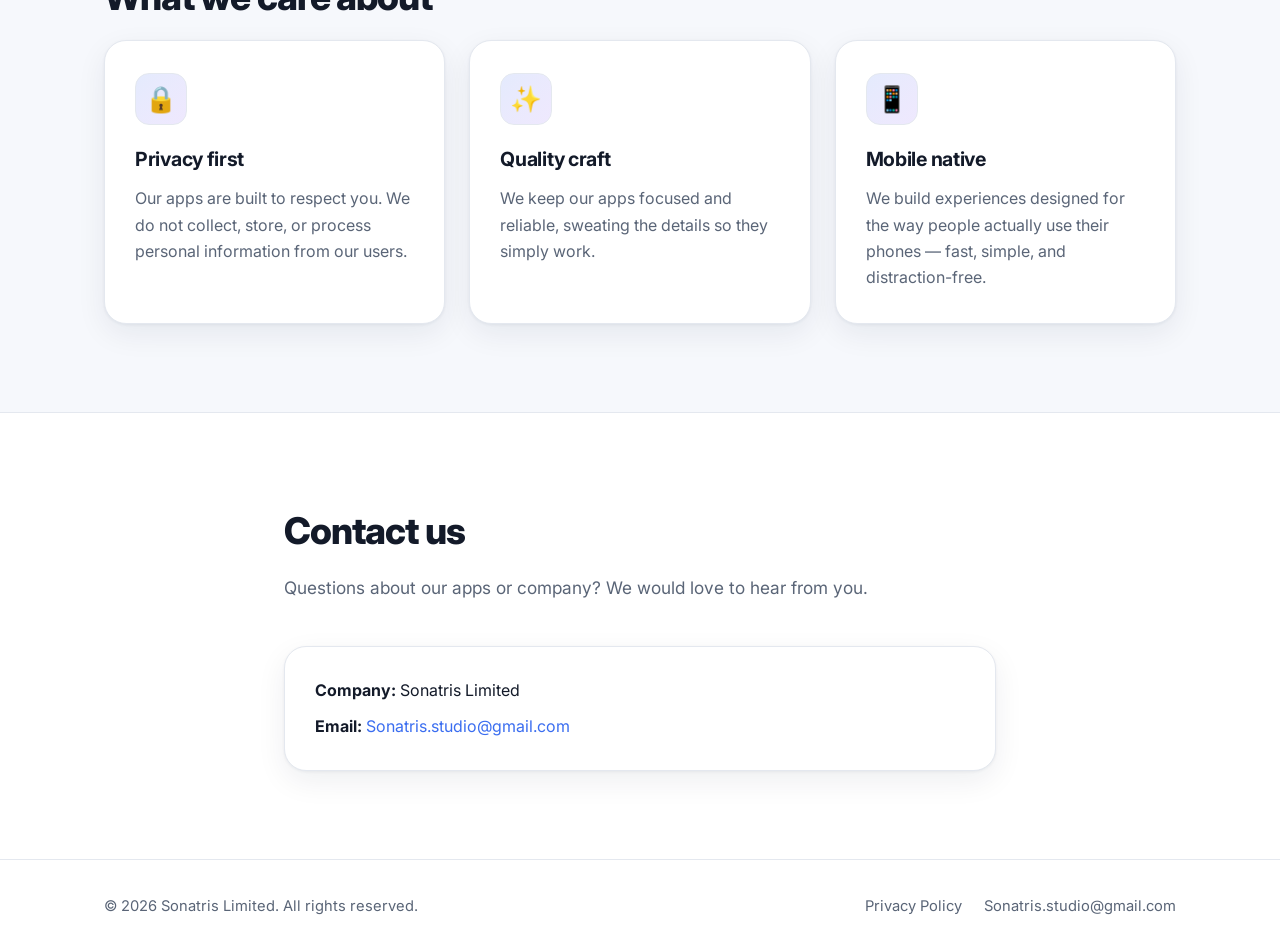
==== commit 1168b42a: "added english 5000 and spanish 5000" ====
--- a/index.html
+++ b/index.html
@@ -4,7 +4,8 @@
   <meta charset="UTF-8" />
   <meta name="viewport" content="width=device-width, initial-scale=1.0" />
   <title>Sonatris Limited — Software Development</title>
-  <meta name="description" content="Sonatris Limited is a software development company building mobile applications, including TOEIC Coach." />
+  <meta name="description" content="Sonatris Limited is a software development company building mobile applications, including TOEIC Coach, English 5000, and Spanish 5000." />
+  <link rel="canonical" href="https://sonatris.org/" />
   <link rel="icon" href="data:image/svg+xml,<svg xmlns='http://www.w3.org/2000/svg' viewBox='0 0 100 100'><text y='.9em' font-size='90'>🎧</text></svg>" />
   <link rel="preconnect" href="https://fonts.googleapis.com" />
   <link rel="preconnect" href="https://fonts.gstatic.com" crossorigin />
@@ -14,15 +15,15 @@
 <body>
   <header class="site-header">
     <div class="container header-inner">
-      <a class="brand" href="index.html">
+      <a class="brand" href="/">
         <span class="brand-mark">S</span>
         <span class="brand-name">Sonatris <span class="brand-light">Limited</span></span>
       </a>
       <nav class="site-nav">
-        <a href="index.html">Home</a>
+        <a href="/">Home</a>
         <a href="#apps">Apps</a>
         <a href="#contact">Contact</a>
-        <a href="privacy.html">Privacy</a>
+        <a href="/privacy">Privacy</a>
       </nav>
     </div>
   </header>
@@ -34,8 +35,8 @@
         <h1>We build mobile apps that help people <span class="grad">learn</span>.</h1>
         <p class="lead">
           Sonatris Limited designs and develops focused, high-quality mobile
-          applications. Our flagship app, TOEIC Coach, helps learners prepare
-          with confidence.
+          applications. Our apps — TOEIC Coach, English 5000, and Spanish
+          5000 — help learners build language skills with confidence.
         </p>
         <div class="hero-actions">
           <a class="btn btn-primary" href="#apps">Explore our apps</a>
@@ -64,7 +65,9 @@
         <p class="section-intro">Purpose-built tools, crafted with care.</p>
         <div class="cards">
           <article class="card reveal">
-            <div class="card-icon">🎧</div>
+            <div class="card-icon card-icon-img">
+              <img src="resources/TOEIC-512.png" alt="TOEIC Coach app icon" />
+            </div>
             <h3>TOEIC Coach</h3>
             <p>
               A mobile companion for TOEIC preparation. Practice at your own
@@ -73,13 +76,26 @@
             <span class="card-tag">Available now</span>
           </article>
           <article class="card reveal">
-            <div class="card-icon">🚀</div>
-            <h3>More on the way</h3>
+            <div class="card-icon card-icon-img">
+              <img src="resources/icon-english-256.png" alt="English 5000 app icon" />
+            </div>
+            <h3>English 5000</h3>
             <p>
-              We are continually developing new applications. Stay tuned for
-              future releases from our studio.
+              Learn the 5,000 most useful English words with focused,
+              bite-size vocabulary practice — anywhere, at your own pace.
             </p>
-            <span class="card-tag">In development</span>
+            <span class="card-tag">Available now</span>
+          </article>
+          <article class="card reveal">
+            <div class="card-icon card-icon-img">
+              <img src="resources/icon-spanish-256.png" alt="Spanish 5000 app icon" />
+            </div>
+            <h3>Spanish 5000</h3>
+            <p>
+              Learn the 5,000 most useful Spanish words with focused,
+              bite-size vocabulary practice — anywhere, at your own pace.
+            </p>
+            <span class="card-tag">Available now</span>
           </article>
         </div>
       </div>
@@ -140,7 +156,7 @@
     <div class="container footer-inner">
       <p>&copy; <span id="year">2026</span> Sonatris Limited. All rights reserved.</p>
       <nav class="footer-nav">
-        <a href="privacy.html">Privacy Policy</a>
+        <a href="/privacy">Privacy Policy</a>
         <a href="mailto:Sonatris.studio@gmail.com">Sonatris.studio@gmail.com</a>
       </nav>
     </div>
--- a/styles.css
+++ b/styles.css
@@ -341,6 +341,17 @@
   );
   border: 1px solid var(--border);
 }
+.card-icon-img {
+  background: none;
+  overflow: hidden;
+}
+.card-icon-img img {
+  width: 100%;
+  height: 100%;
+  object-fit: cover;
+  border-radius: inherit;
+  display: block;
+}
 .card h3 {
   margin: 0 0 10px;
   font-size: 1.22rem;
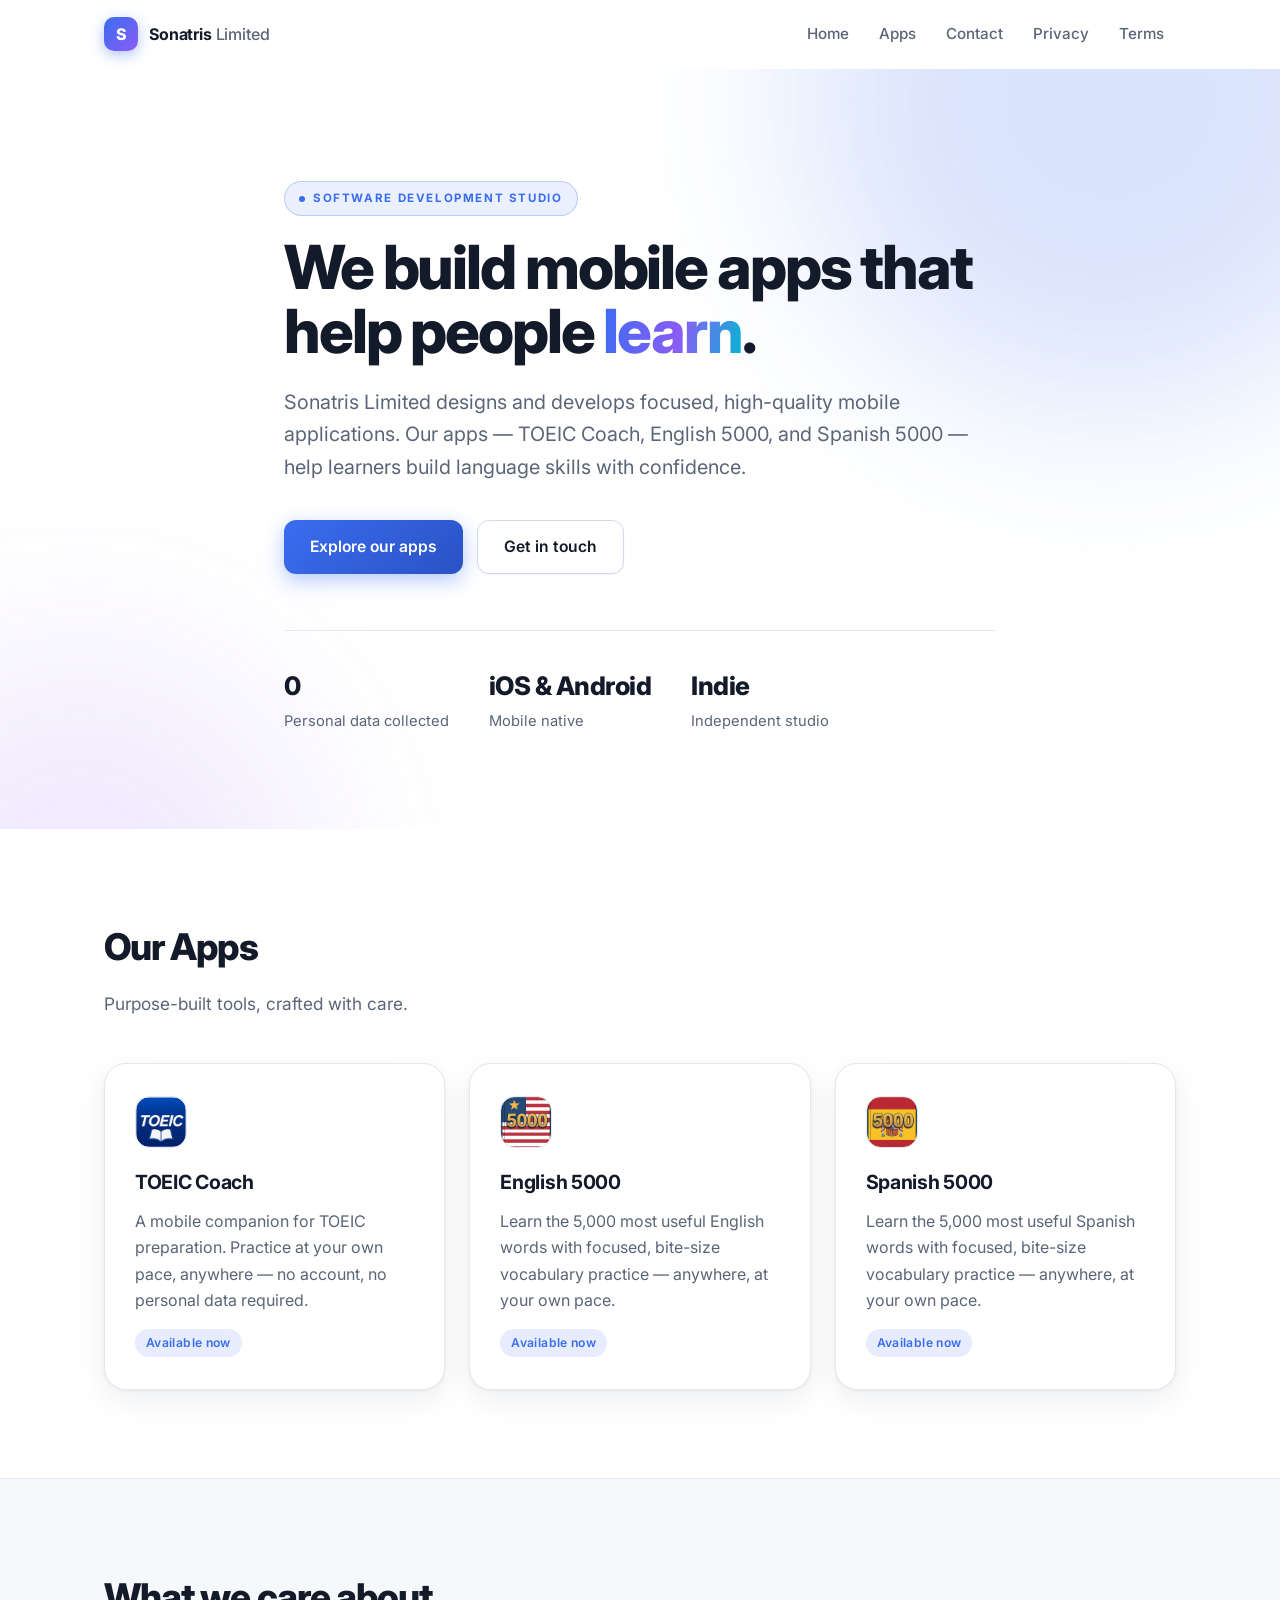
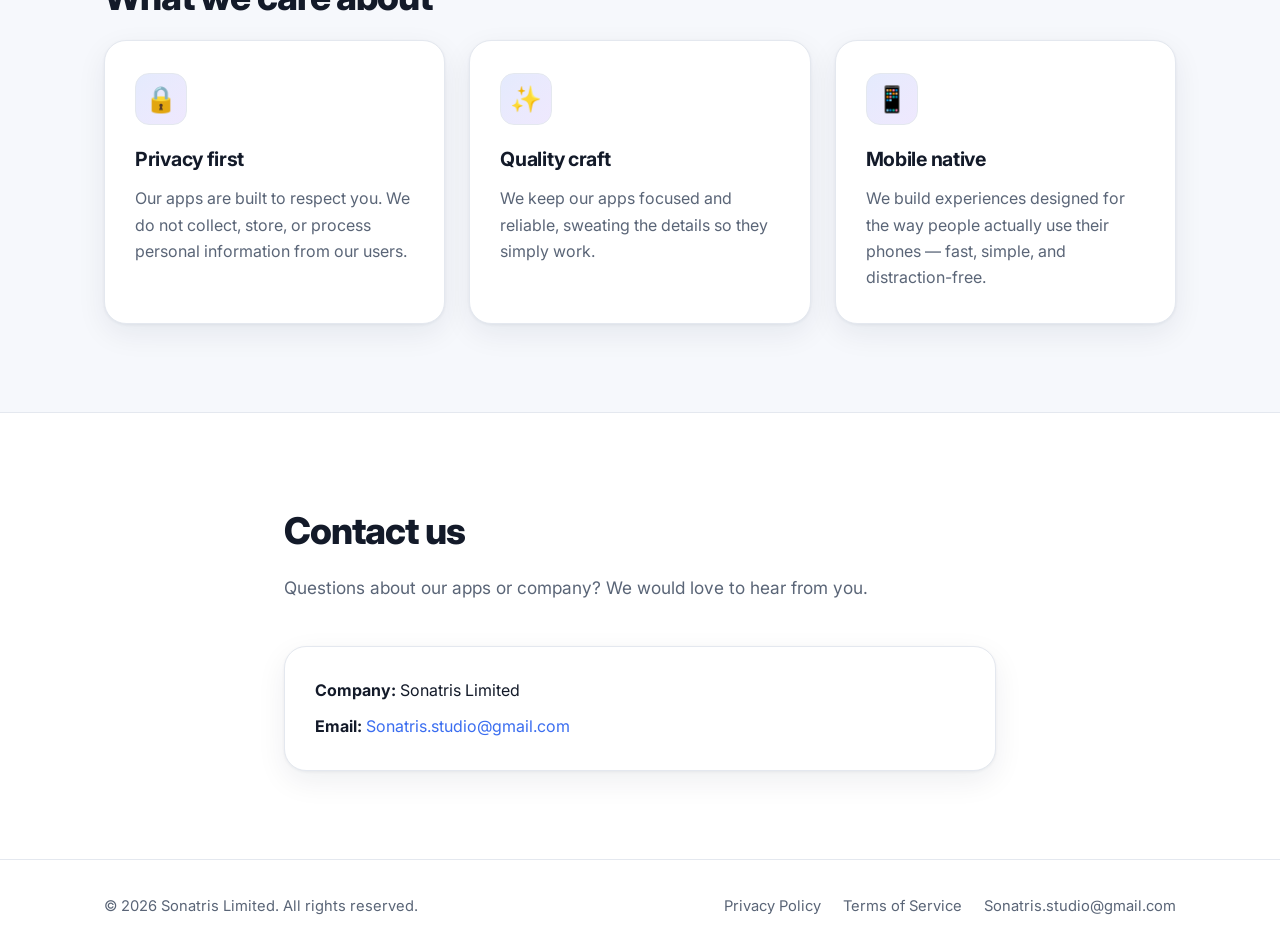
==== commit 9f04e95a: "Add Terms of Service page and Google Drive backup privacy section - New general terms.html covering " ====
--- a/index.html
+++ b/index.html
@@ -24,6 +24,7 @@
         <a href="#apps">Apps</a>
         <a href="#contact">Contact</a>
         <a href="/privacy">Privacy</a>
+        <a href="/terms">Terms</a>
       </nav>
     </div>
   </header>
@@ -157,6 +158,7 @@
       <p>&copy; <span id="year">2026</span> Sonatris Limited. All rights reserved.</p>
       <nav class="footer-nav">
         <a href="/privacy">Privacy Policy</a>
+        <a href="/terms">Terms of Service</a>
         <a href="mailto:Sonatris.studio@gmail.com">Sonatris.studio@gmail.com</a>
       </nav>
     </div>
--- a/styles.css
+++ b/styles.css
@@ -424,6 +424,8 @@
   scroll-margin-top: 90px;
 }
 .prose p { margin: 0 0 16px; color: var(--text); }
+.prose ul:not(.contact-list) { margin: 0 0 16px; padding-left: 22px; }
+.prose ul:not(.contact-list) li { margin-bottom: 6px; }
 .prose .contact-list { margin-top: 18px; }
 .prose .contact-list li { color: var(--text); }
 
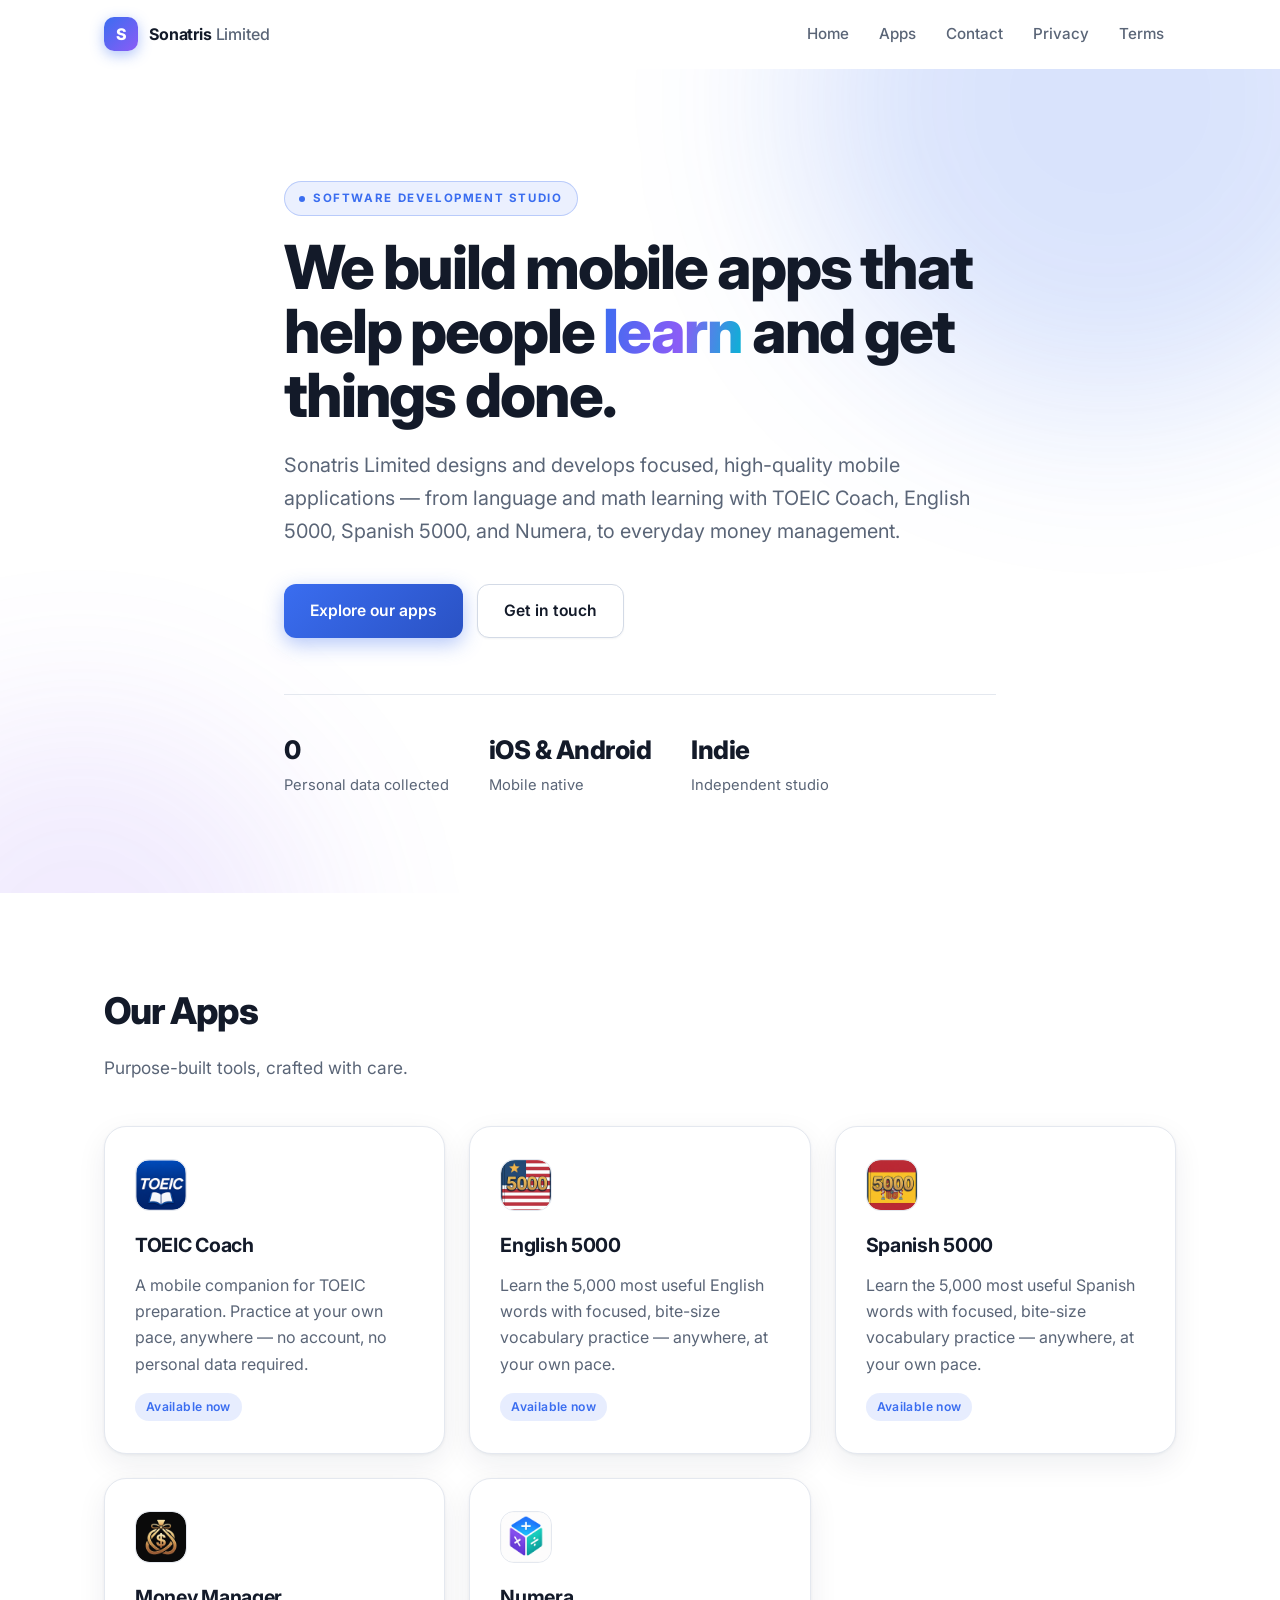
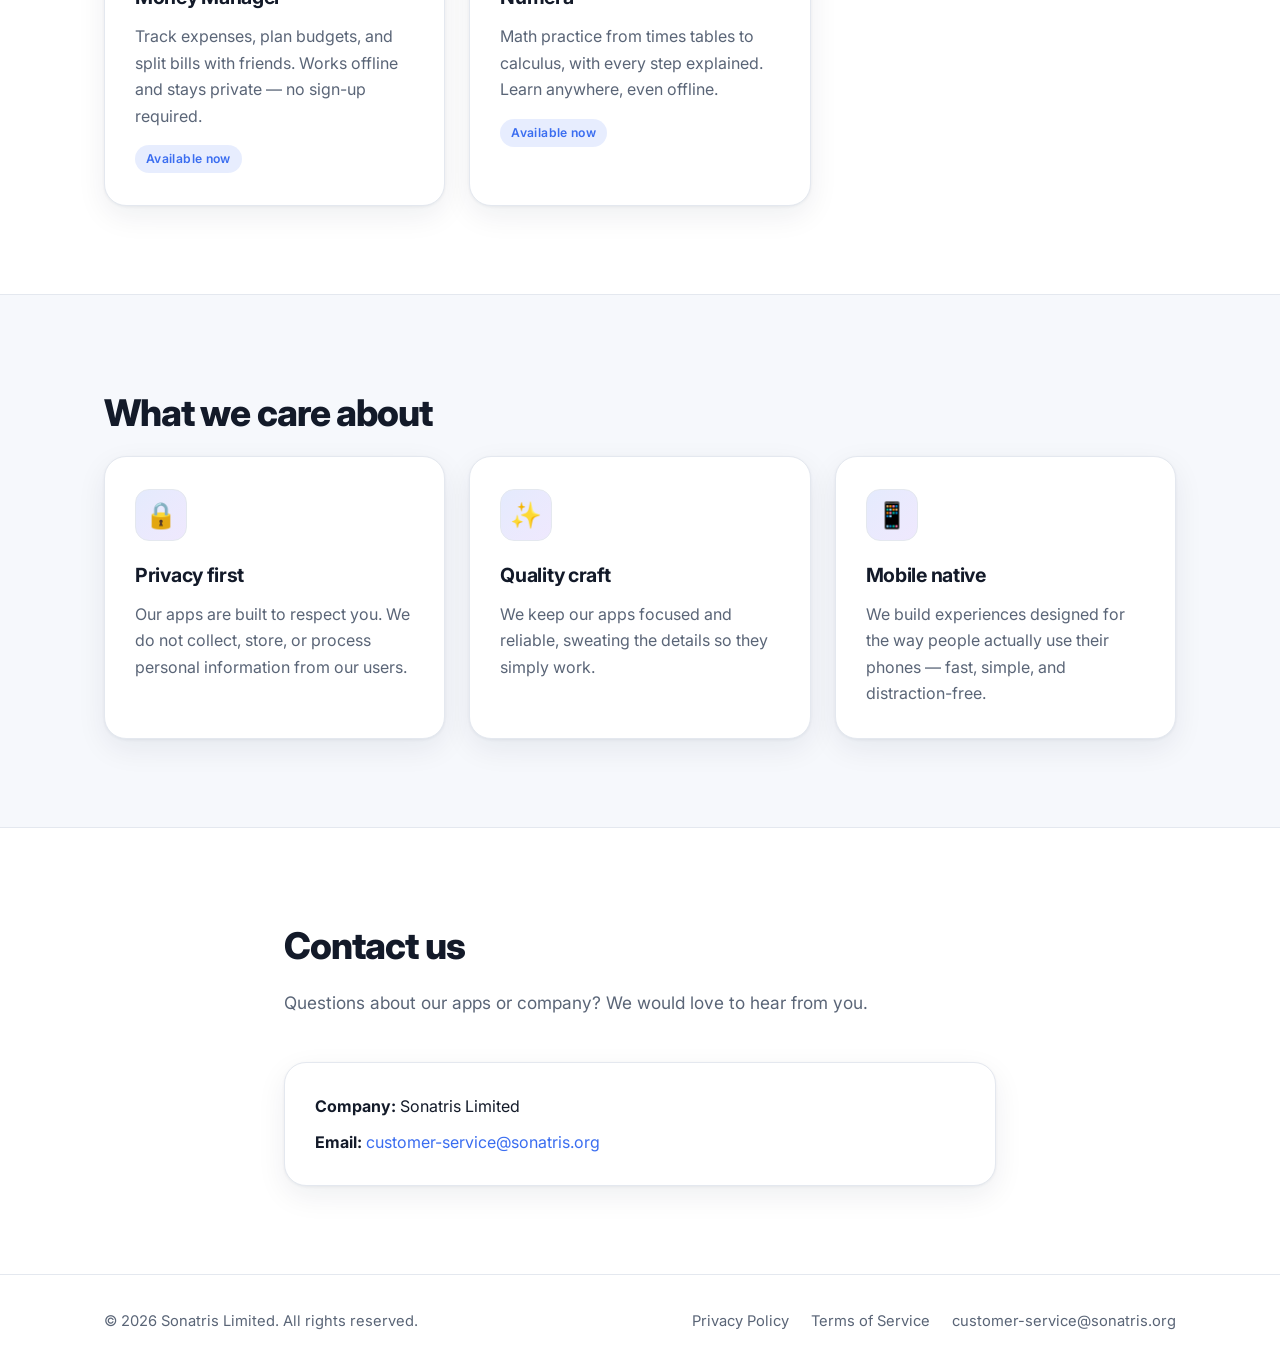
==== commit 6bba6d7d: "Add Money Manager and Numera apps, update contact email - Homepage: add Money Manager and Numera car" ====
--- a/index.html
+++ b/index.html
@@ -4,7 +4,7 @@
   <meta charset="UTF-8" />
   <meta name="viewport" content="width=device-width, initial-scale=1.0" />
   <title>Sonatris Limited — Software Development</title>
-  <meta name="description" content="Sonatris Limited is a software development company building mobile applications, including TOEIC Coach, English 5000, and Spanish 5000." />
+  <meta name="description" content="Sonatris Limited is a software development company building mobile applications, including TOEIC Coach, English 5000, Spanish 5000, Numera, and Money Manager." />
   <link rel="canonical" href="https://sonatris.org/" />
   <link rel="icon" href="data:image/svg+xml,<svg xmlns='http://www.w3.org/2000/svg' viewBox='0 0 100 100'><text y='.9em' font-size='90'>🎧</text></svg>" />
   <link rel="preconnect" href="https://fonts.googleapis.com" />
@@ -33,11 +33,11 @@
     <section class="hero">
       <div class="container hero-inner">
         <p class="eyebrow">Software Development Studio</p>
-        <h1>We build mobile apps that help people <span class="grad">learn</span>.</h1>
+        <h1>We build mobile apps that help people <span class="grad">learn</span> and get things done.</h1>
         <p class="lead">
           Sonatris Limited designs and develops focused, high-quality mobile
-          applications. Our apps — TOEIC Coach, English 5000, and Spanish
-          5000 — help learners build language skills with confidence.
+          applications — from language and math learning with TOEIC Coach,
+          English 5000, Spanish 5000, and Numera, to everyday money management.
         </p>
         <div class="hero-actions">
           <a class="btn btn-primary" href="#apps">Explore our apps</a>
@@ -98,6 +98,28 @@
             </p>
             <span class="card-tag">Available now</span>
           </article>
+          <article class="card reveal">
+            <div class="card-icon card-icon-img">
+              <img src="resources/icon-money-manager-256.png" alt="Money Manager app icon" />
+            </div>
+            <h3>Money Manager</h3>
+            <p>
+              Track expenses, plan budgets, and split bills with friends.
+              Works offline and stays private — no sign-up required.
+            </p>
+            <span class="card-tag">Available now</span>
+          </article>
+          <article class="card reveal">
+            <div class="card-icon card-icon-img">
+              <img src="resources/icon-numera-256.png" alt="Numera app icon" />
+            </div>
+            <h3>Numera</h3>
+            <p>
+              Math practice from times tables to calculus, with every step
+              explained. Learn anywhere, even offline.
+            </p>
+            <span class="card-tag">Available now</span>
+          </article>
         </div>
       </div>
     </section>
@@ -145,7 +167,7 @@
             <li><strong>Company:</strong> Sonatris Limited</li>
             <li>
               <strong>Email:</strong>
-              <a href="mailto:Sonatris.studio@gmail.com">Sonatris.studio@gmail.com</a>
+              <a href="mailto:customer-service@sonatris.org">customer-service@sonatris.org</a>
             </li>
           </ul>
         </div>
@@ -159,7 +181,7 @@
       <nav class="footer-nav">
         <a href="/privacy">Privacy Policy</a>
         <a href="/terms">Terms of Service</a>
-        <a href="mailto:Sonatris.studio@gmail.com">Sonatris.studio@gmail.com</a>
+        <a href="mailto:customer-service@sonatris.org">customer-service@sonatris.org</a>
       </nav>
     </div>
   </footer>
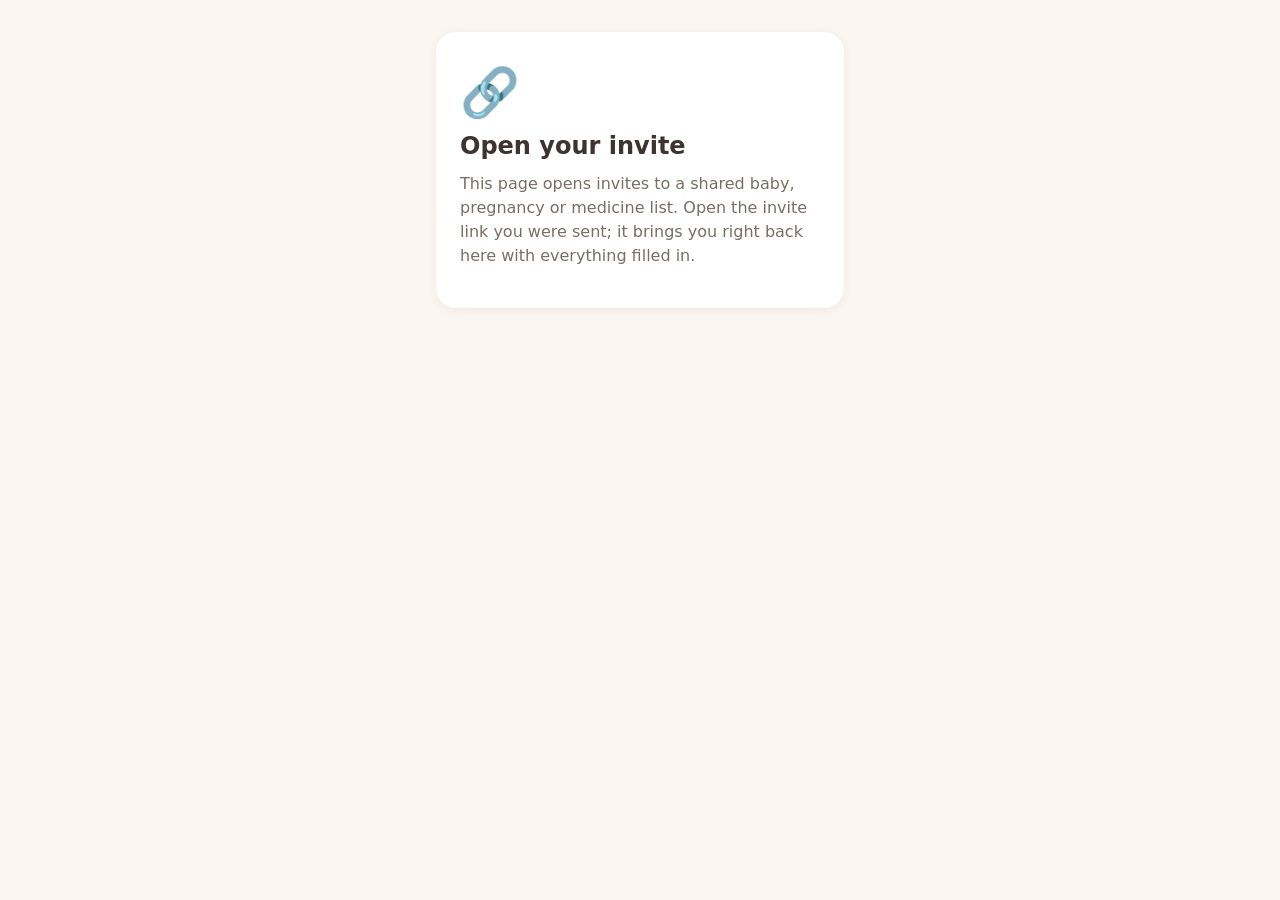
==== commit f4c9354d: "join sharing apps" ====
--- a/index.html
+++ b/index.html
@@ -1,217 +1,180 @@
-<!DOCTYPE html>
+<!doctype html>
 <html lang="en">
 <head>
-  <meta charset="UTF-8" />
-  <meta name="viewport" content="width=device-width, initial-scale=1.0" />
-  <title>Sonatris Limited — Software Development</title>
-  <meta name="description" content="Sonatris Limited is a software development company building mobile applications, including TOEIC Coach, English 5000, Spanish 5000, Numera, and Money Manager." />
-  <link rel="canonical" href="https://sonatris.org/" />
-  <link rel="icon" href="data:image/svg+xml,<svg xmlns='http://www.w3.org/2000/svg' viewBox='0 0 100 100'><text y='.9em' font-size='90'>🎧</text></svg>" />
-  <link rel="preconnect" href="https://fonts.googleapis.com" />
-  <link rel="preconnect" href="https://fonts.gstatic.com" crossorigin />
-  <link href="https://fonts.googleapis.com/css2?family=Inter:wght@400;500;600;700;800&display=swap" rel="stylesheet" />
-  <link rel="stylesheet" href="styles.css" />
+  <meta charset="utf-8">
+  <meta name="viewport" content="width=device-width, initial-scale=1">
+  <title>Join a share</title>
+  <!--
+    The join page for shared files: My Pregnancy's partner sharing, My
+    Medicines' carer sharing and Baby Tracker's family sharing. Host it as a static page (e.g. GitHub Pages)
+    at PARTNER_JOIN_URL / SHARE_JOIN_URL. The invite link is
+    <this page>?app=<pregnancy|medicine|baby>&f=<fileId> (no app: pregnancy;
+    no app and no file: a neutral "Open your invite").
+
+    The app uses the drive.file scope, so it can only open a file the
+    other person picked here once in the Google file picker. The picker
+    shows only the shared file; then the page returns to the app with
+    <scheme>://join?f=<fileId>.
+
+    Each app has its own Google Cloud project (so the sign-in screen shows
+    that app's name and logo). Fill in per app, in APPS below, from the
+    project that the app's sign-in uses:
+      clientId  OAuth client id of type "Web application", with this page's
+                origin under "Authorized JavaScript origins" (the same id as
+                GOOGLE_SERVER_CLIENT_ID in release/<app>.json)
+      apiKey    API key restricted to the Google Picker API and this origin
+      appId     the project number
+    The picker grants drive.file access to the project given by appId, so it
+    must be the app's own project or the app can't open the picked file.
+  -->
+  <style>
+    :root { --bg: #fbf6f1; --card: #ffffff; --text: #3d3330; --muted: #7a6d68; --accent: #8fae9a; --accent-dark: #5f8a6f; }
+    @media (prefers-color-scheme: dark) {
+      :root { --bg: #1f1b1a; --card: #2a2524; --text: #f3ece8; --muted: #b8aca6; --accent: #8fae9a; --accent-dark: #a9c8b3; }
+    }
+    * { box-sizing: border-box; }
+    body { margin: 0; background: var(--bg); color: var(--text); font: 16px/1.5 system-ui, -apple-system, "Segoe UI", Roboto, sans-serif; }
+    main { max-width: 440px; margin: 0 auto; padding: 32px 16px; }
+    .card { background: var(--card); border-radius: 20px; padding: 24px; box-shadow: 0 2px 12px rgba(0,0,0,.06); }
+    h1 { font-size: 1.5rem; margin: 0 0 8px; }
+    p { margin: 0 0 16px; color: var(--muted); }
+    ol { padding-inline-start: 20px; color: var(--muted); }
+    button, .button { display: block; width: 100%; padding: 14px; border: 0; border-radius: 999px; background: var(--accent-dark); color: #fff; font: inherit; font-weight: 700; text-align: center; text-decoration: none; cursor: pointer; }
+    button.secondary, .button.secondary { background: transparent; color: var(--accent-dark); border: 2px solid var(--accent); margin-top: 12px; }
+    button:disabled { opacity: .5; }
+    #error { color: #b3261e; display: none; }
+    [hidden] { display: none !important; }
+  </style>
 </head>
 <body>
-  <header class="site-header">
-    <div class="container header-inner">
-      <a class="brand" href="/">
-        <span class="brand-mark">S</span>
-        <span class="brand-name">Sonatris <span class="brand-light">Limited</span></span>
-      </a>
-      <nav class="site-nav">
-        <a href="/">Home</a>
-        <a href="#apps">Apps</a>
-        <a href="#contact">Contact</a>
-        <a href="/privacy">Privacy</a>
-        <a href="/terms">Terms</a>
-      </nav>
-    </div>
-  </header>
+<main>
+  <div class="card">
+    <div id="emoji" style="font-size:48px">🔗</div>
+    <h1 id="title">Open your invite</h1>
+    <p id="intro">This page opens invites to a shared baby, pregnancy or medicine list. Open the invite link you were sent; it brings you right back here with everything filled in.</p>
+    <ol id="steps" hidden>
+      <li>Install <span class="name">My Pregnancy</span> if you haven't yet.</li>
+      <li>Sign in with the Google account the invite was sent to.</li>
+      <li>Tap <b>Select</b> on the shared file. That's the only file the app can open.</li>
+    </ol>
+    <p id="error"></p>
+    <button id="join" disabled hidden>Sign in and join</button>
+    <a id="install" hidden class="button secondary" href="https://play.google.com/store/apps/details?id=com.sonatris.pregnancy_tracker">Install <span class="name">My Pregnancy</span></a>
+  </div>
+</main>
+<script>
+  const SCOPE = 'https://www.googleapis.com/auth/drive.file';
 
-  <main>
-    <section class="hero">
-      <div class="container hero-inner">
-        <p class="eyebrow">Software Development Studio</p>
-        <h1>We build mobile apps that help people <span class="grad">learn</span> and get things done.</h1>
-        <p class="lead">
-          Sonatris Limited designs and develops focused, high-quality mobile
-          applications — from language and math learning with TOEIC Coach,
-          English 5000, Spanish 5000, and Numera, to everyday money management.
-        </p>
-        <div class="hero-actions">
-          <a class="btn btn-primary" href="#apps">Explore our apps</a>
-          <a class="btn btn-ghost" href="#contact">Get in touch</a>
-        </div>
-        <div class="stats">
-          <div class="stat">
-            <strong>0</strong>
-            <span>Personal data collected</span>
-          </div>
-          <div class="stat">
-            <strong>iOS &amp; Android</strong>
-            <span>Mobile native</span>
-          </div>
-          <div class="stat">
-            <strong>Indie</strong>
-            <span>Independent studio</span>
-          </div>
-        </div>
-      </div>
-    </section>
+  const APPS = {
+    pregnancy: {
+      name: 'My Pregnancy', scheme: 'pregnancy', package: 'com.sonatris.pregnancy_tracker', emoji: '🤍',
+      title: 'Join the shared pregnancy',
+      intro: "Your partner invited you to follow along in My Pregnancy. You'll see the week, the baby's journey, appointments, checklists and baby names.",
+      who: 'your partner',
+      clientId: 'YOUR_PREGNANCY_WEB_CLIENT_ID.apps.googleusercontent.com',
+      apiKey: 'YOUR_PREGNANCY_PICKER_API_KEY',
+      appId: 'YOUR_PREGNANCY_PROJECT_NUMBER',
+    },
+    medicine: {
+      name: 'My Medicines', scheme: 'medicine', package: 'com.sonatris.medicine_tracker', emoji: '💊',
+      title: 'Follow shared medicines',
+      intro: "Someone invited you to follow their medicines in My Medicines. You'll both see the medicines, the doses taken and the stock, and both can change them.",
+      who: 'the person who invited you',
+      clientId: '504766791447-rq72ur9nohlv6369nirgguuiqpkngj9s.apps.googleusercontent.com',
+      apiKey: 'AIzaSyDHxJ0Uw5Zzb3ZcZW7vz0CufMpTCL91gDo',
+      appId: '504766791447',
+    },
+    baby: {
+      name: 'Baby Tracker', scheme: 'baby', package: 'com.sonatris.baby_tracker', emoji: '🍼',
+      title: 'Join the shared baby',
+      intro: "You've been invited to follow a baby in Baby Tracker. You'll see the feeds, sleep, diapers and growth, and can log them too.",
+      who: 'the person who invited you',
+      clientId: '29522439533-55f5q2u5blleeh853cut7fqqimqpsdno.apps.googleusercontent.com',
+      apiKey: 'AIzaSyDQ7sC6xC4guWAu9UNyyQjHbNCJwGya55U',
+      appId: '29522439533',
+    },
+  };
+  const params = new URLSearchParams(location.search);
+  const fileId = params.get('f');
+  // My Pregnancy's invite links have no app= (they came first). Without an
+  // app and a file, the page stays on "Open your invite".
+  const app = APPS[params.get('app')] || (fileId ? APPS.pregnancy : null);
+  if (!app) {
+    window.gisLoaded = window.gapiLoaded = () => {};
+    throw new Error('no invite in this link');
+  }
+  const PACKAGE = app.package;
+  for (const id of ['steps', 'join', 'install']) document.getElementById(id).hidden = false;
 
-    <section class="section" id="apps">
-      <div class="container">
-        <h2>Our Apps</h2>
-        <p class="section-intro">Purpose-built tools, crafted with care.</p>
-        <div class="cards">
-          <article class="card reveal">
-            <div class="card-icon card-icon-img">
-              <img src="resources/TOEIC-512.png" alt="TOEIC Coach app icon" />
-            </div>
-            <h3>TOEIC Coach</h3>
-            <p>
-              A mobile companion for TOEIC preparation. Practice at your own
-              pace, anywhere — no account, no personal data required.
-            </p>
-            <span class="card-tag">Available now</span>
-          </article>
-          <article class="card reveal">
-            <div class="card-icon card-icon-img">
-              <img src="resources/icon-english-256.png" alt="English 5000 app icon" />
-            </div>
-            <h3>English 5000</h3>
-            <p>
-              Learn the 5,000 most useful English words with focused,
-              bite-size vocabulary practice — anywhere, at your own pace.
-            </p>
-            <span class="card-tag">Available now</span>
-          </article>
-          <article class="card reveal">
-            <div class="card-icon card-icon-img">
-              <img src="resources/icon-spanish-256.png" alt="Spanish 5000 app icon" />
-            </div>
-            <h3>Spanish 5000</h3>
-            <p>
-              Learn the 5,000 most useful Spanish words with focused,
-              bite-size vocabulary practice — anywhere, at your own pace.
-            </p>
-            <span class="card-tag">Available now</span>
-          </article>
-          <article class="card reveal">
-            <div class="card-icon card-icon-img">
-              <img src="resources/icon-money-manager-256.png" alt="Money Manager app icon" />
-            </div>
-            <h3>Money Manager</h3>
-            <p>
-              Track expenses, plan budgets, and split bills with friends.
-              Works offline and stays private — no sign-up required.
-            </p>
-            <span class="card-tag">Available now</span>
-          </article>
-          <article class="card reveal">
-            <div class="card-icon card-icon-img">
-              <img src="resources/icon-numera-256.png" alt="Numera app icon" />
-            </div>
-            <h3>Numera</h3>
-            <p>
-              Math practice from times tables to calculus, with every step
-              explained. Learn anywhere, even offline.
-            </p>
-            <span class="card-tag">Available now</span>
-          </article>
-        </div>
-      </div>
-    </section>
+  document.title = app.title;
+  document.getElementById('emoji').textContent = app.emoji;
+  document.getElementById('title').textContent = app.title;
+  document.getElementById('intro').textContent = app.intro;
+  document.querySelectorAll('.name').forEach((e) => { e.textContent = app.name; });
+  document.getElementById('install').href = 'https://play.google.com/store/apps/details?id=' + PACKAGE;
+  const join = document.getElementById('join');
+  const error = document.getElementById('error');
 
-    <section class="section section-alt" id="values">
-      <div class="container">
-        <h2>What we care about</h2>
-        <div class="cards">
-          <article class="card reveal">
-            <div class="card-icon">🔒</div>
-            <h3>Privacy first</h3>
-            <p>
-              Our apps are built to respect you. We do not collect, store, or
-              process personal information from our users.
-            </p>
-          </article>
-          <article class="card reveal">
-            <div class="card-icon">✨</div>
-            <h3>Quality craft</h3>
-            <p>
-              We keep our apps focused and reliable, sweating the details so
-              they simply work.
-            </p>
-          </article>
-          <article class="card reveal">
-            <div class="card-icon">📱</div>
-            <h3>Mobile native</h3>
-            <p>
-              We build experiences designed for the way people actually use
-              their phones — fast, simple, and distraction-free.
-            </p>
-          </article>
-        </div>
-      </div>
-    </section>
+  function fail(message) {
+    error.textContent = message;
+    error.style.display = 'block';
+  }
 
-    <section class="section" id="contact">
-      <div class="container contact-inner">
-        <h2>Contact us</h2>
-        <p class="section-intro">
-          Questions about our apps or company? We would love to hear from you.
-        </p>
-        <div class="contact-card reveal">
-          <ul class="contact-list">
-            <li><strong>Company:</strong> Sonatris Limited</li>
-            <li>
-              <strong>Email:</strong>
-              <a href="mailto:customer-service@sonatris.org">customer-service@sonatris.org</a>
-            </li>
-          </ul>
-        </div>
-      </div>
-    </section>
-  </main>
+  // Android opens the app through an intent link, or the Play Store when
+  // it isn't installed.
+  function openApp(id) {
+    const query = 'join?f=' + encodeURIComponent(id);
+    if (/Android/i.test(navigator.userAgent)) {
+      const store = 'https://play.google.com/store/apps/details?id=' + PACKAGE;
+      location.href = 'intent://' + query + '#Intent;scheme=' + app.scheme + ';package=' + PACKAGE +
+        ';S.browser_fallback_url=' + encodeURIComponent(store) + ';end';
+    } else {
+      location.href = app.scheme + '://' + query;
+    }
+  }
 
-  <footer class="site-footer">
-    <div class="container footer-inner">
-      <p>&copy; <span id="year">2026</span> Sonatris Limited. All rights reserved.</p>
-      <nav class="footer-nav">
-        <a href="/privacy">Privacy Policy</a>
-        <a href="/terms">Terms of Service</a>
-        <a href="mailto:customer-service@sonatris.org">customer-service@sonatris.org</a>
-      </nav>
-    </div>
-  </footer>
+  let gisReady = false, pickerReady = false;
+  function ready() {
+    if (gisReady && pickerReady && fileId) join.disabled = false;
+  }
+  if (!fileId) fail('This link is incomplete. Ask ' + app.who + ' to send the invite again.');
 
-  <script>
-    document.getElementById('year').textContent = new Date().getFullYear();
+  window.gisLoaded = () => { gisReady = true; ready(); };
+  window.gapiLoaded = () => gapi.load('picker', () => { pickerReady = true; ready(); });
 
-    // Shadow the sticky header once the page scrolls.
-    var header = document.querySelector('.site-header');
-    var onScroll = function () {
-      header.classList.toggle('is-stuck', window.scrollY > 8);
-    };
-    onScroll();
-    window.addEventListener('scroll', onScroll, { passive: true });
+  join.addEventListener('click', () => {
+    const client = google.accounts.oauth2.initTokenClient({
+      client_id: app.clientId,
+      scope: SCOPE,
+      callback: (response) => {
+        if (response.error) return fail('Sign-in did not work. Please try again.');
+        showPicker(response.access_token);
+      },
+    });
+    client.requestAccessToken({ prompt: 'select_account' });
+  });
 
-    // Fade cards in as they enter the viewport.
-    var revealables = document.querySelectorAll('.reveal');
-    if ('IntersectionObserver' in window) {
-      var observer = new IntersectionObserver(function (entries) {
-        entries.forEach(function (entry, i) {
-          if (!entry.isIntersecting) return;
-          entry.target.style.transitionDelay = (i * 80) + 'ms';
-          entry.target.classList.add('is-visible');
-          observer.unobserve(entry.target);
-        });
-      }, { rootMargin: '0px 0px -10% 0px' });
-      revealables.forEach(function (el) { observer.observe(el); });
-    } else {
-      revealables.forEach(function (el) { el.classList.add('is-visible'); });
-    }
-  </script>
+  function showPicker(token) {
+    const view = new google.picker.DocsView(google.picker.ViewId.DOCS).setFileIds(fileId).setMode(google.picker.DocsViewMode.LIST);
+    const picker = new google.picker.PickerBuilder()
+      .setAppId(app.appId)
+      .setDeveloperKey(app.apiKey)
+      .setOAuthToken(token)
+      .addView(view)
+      .enableFeature(google.picker.Feature.NAV_HIDDEN)
+      .setCallback((data) => {
+        const action = data[google.picker.Response.ACTION];
+        if (action === google.picker.Action.PICKED) {
+          openApp(data[google.picker.Response.DOCUMENTS][0][google.picker.Document.ID]);
+        } else if (action === google.picker.Action.CANCEL) {
+          fail("No file was selected. If the list was empty, sign in with the Google account the invite was sent to.");
+        }
+      })
+      .build();
+    picker.setVisible(true);
+  }
+</script>
+<script async defer src="https://accounts.google.com/gsi/client" onload="gisLoaded()"></script>
+<script async defer src="https://apis.google.com/js/api.js" onload="gapiLoaded()"></script>
 </body>
 </html>
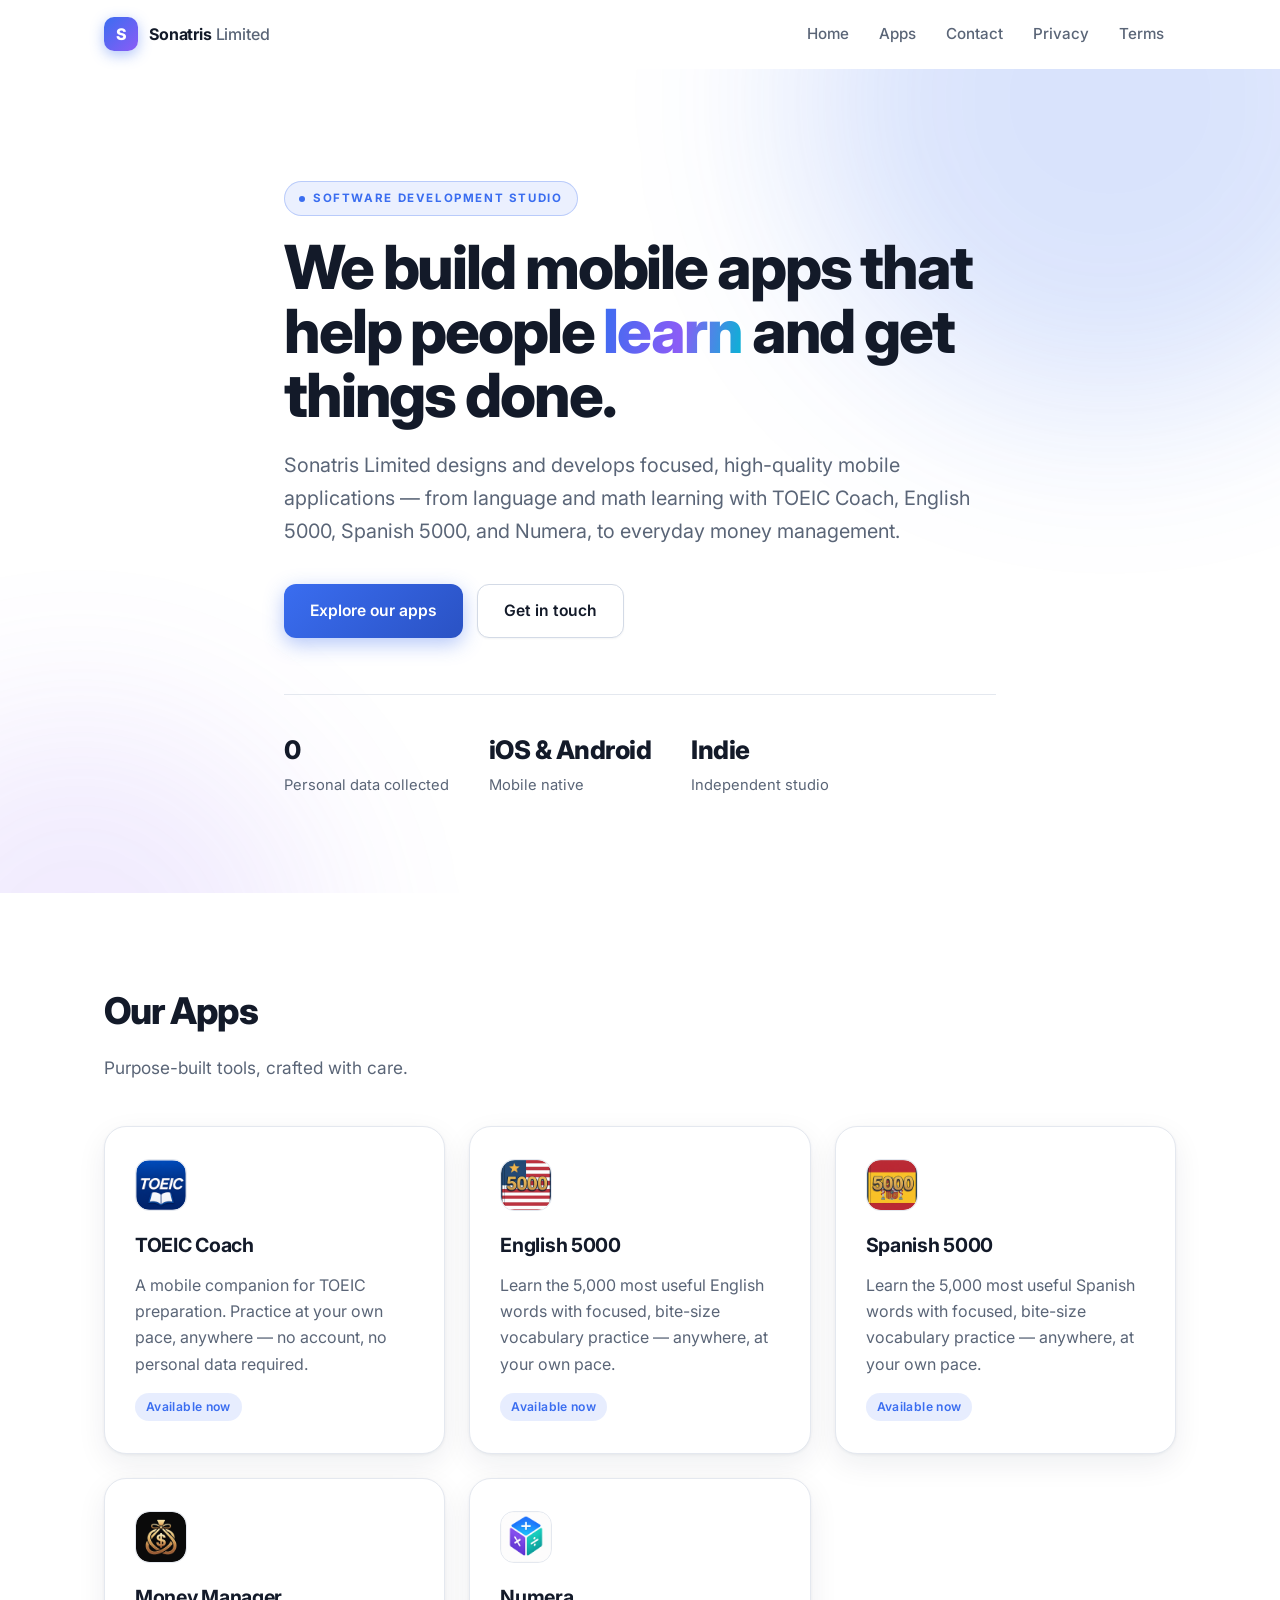
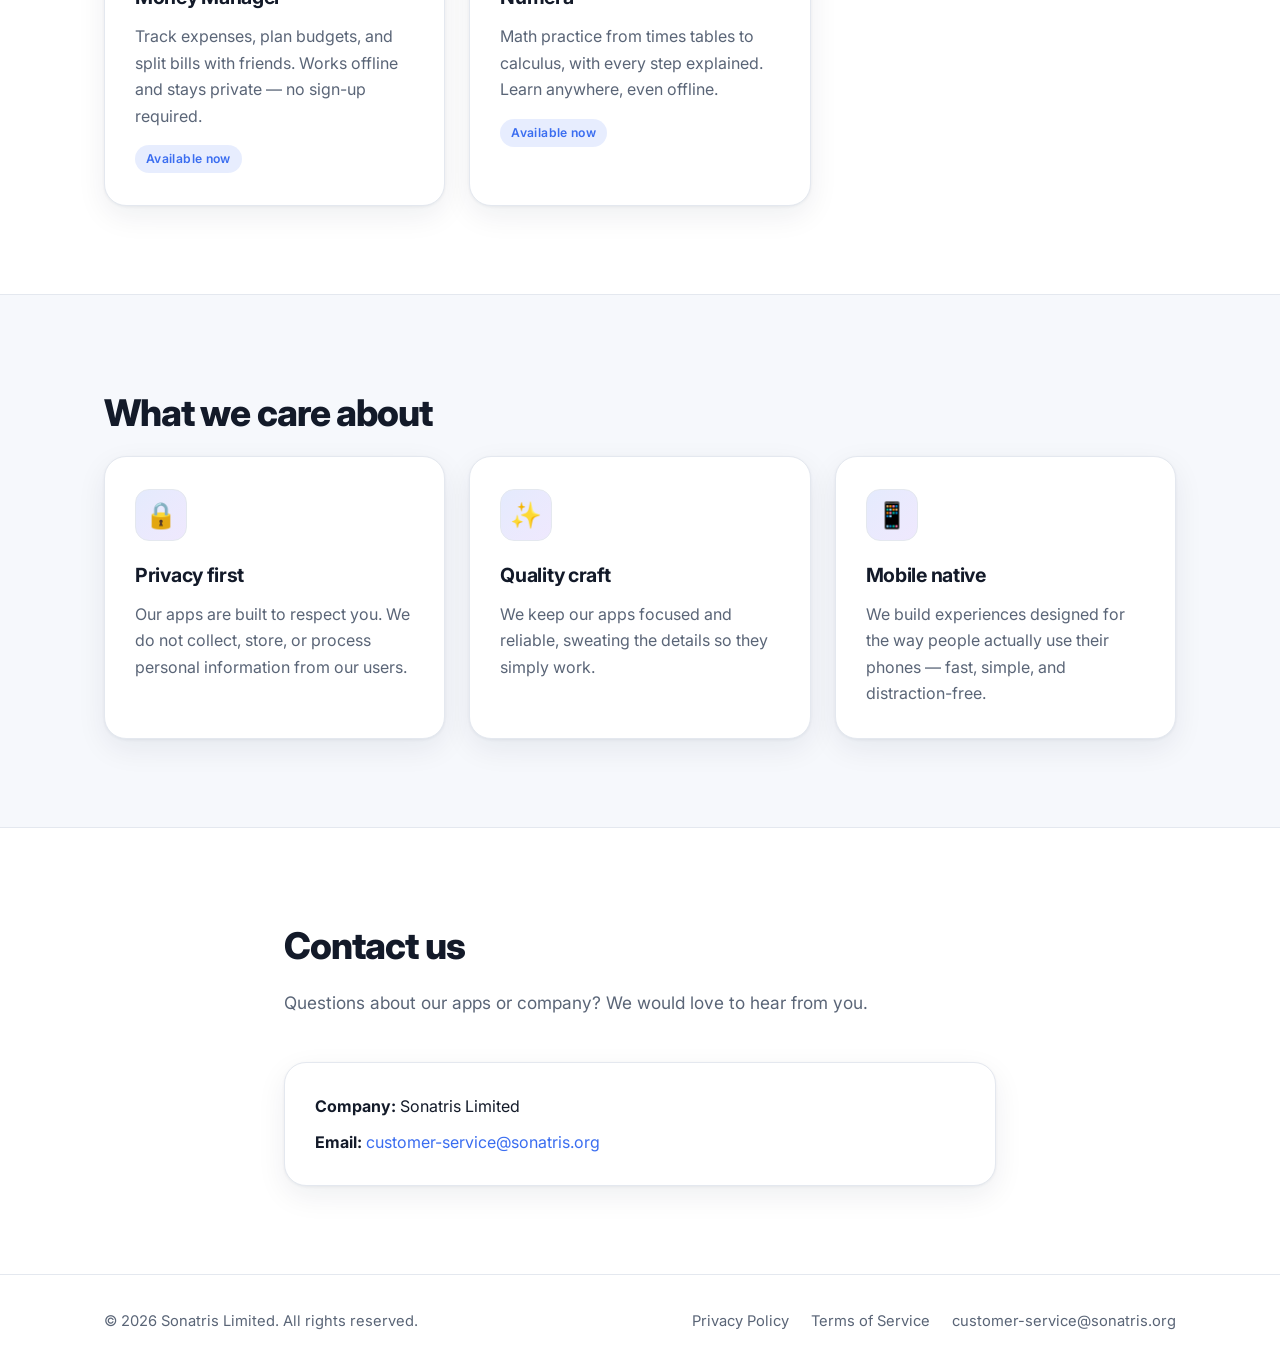
==== commit 100b3bb5: "Revert "join sharing apps" This reverts commit f4c9354d6f7b6a3c178691b6301ef20eadfc7fe7." ====
--- a/index.html
+++ b/index.html
@@ -1,180 +1,217 @@
-<!doctype html>
+<!DOCTYPE html>
 <html lang="en">
 <head>
-  <meta charset="utf-8">
-  <meta name="viewport" content="width=device-width, initial-scale=1">
-  <title>Join a share</title>
-  <!--
-    The join page for shared files: My Pregnancy's partner sharing, My
-    Medicines' carer sharing and Baby Tracker's family sharing. Host it as a static page (e.g. GitHub Pages)
-    at PARTNER_JOIN_URL / SHARE_JOIN_URL. The invite link is
-    <this page>?app=<pregnancy|medicine|baby>&f=<fileId> (no app: pregnancy;
-    no app and no file: a neutral "Open your invite").
-
-    The app uses the drive.file scope, so it can only open a file the
-    other person picked here once in the Google file picker. The picker
-    shows only the shared file; then the page returns to the app with
-    <scheme>://join?f=<fileId>.
-
-    Each app has its own Google Cloud project (so the sign-in screen shows
-    that app's name and logo). Fill in per app, in APPS below, from the
-    project that the app's sign-in uses:
-      clientId  OAuth client id of type "Web application", with this page's
-                origin under "Authorized JavaScript origins" (the same id as
-                GOOGLE_SERVER_CLIENT_ID in release/<app>.json)
-      apiKey    API key restricted to the Google Picker API and this origin
-      appId     the project number
-    The picker grants drive.file access to the project given by appId, so it
-    must be the app's own project or the app can't open the picked file.
-  -->
-  <style>
-    :root { --bg: #fbf6f1; --card: #ffffff; --text: #3d3330; --muted: #7a6d68; --accent: #8fae9a; --accent-dark: #5f8a6f; }
-    @media (prefers-color-scheme: dark) {
-      :root { --bg: #1f1b1a; --card: #2a2524; --text: #f3ece8; --muted: #b8aca6; --accent: #8fae9a; --accent-dark: #a9c8b3; }
-    }
-    * { box-sizing: border-box; }
-    body { margin: 0; background: var(--bg); color: var(--text); font: 16px/1.5 system-ui, -apple-system, "Segoe UI", Roboto, sans-serif; }
-    main { max-width: 440px; margin: 0 auto; padding: 32px 16px; }
-    .card { background: var(--card); border-radius: 20px; padding: 24px; box-shadow: 0 2px 12px rgba(0,0,0,.06); }
-    h1 { font-size: 1.5rem; margin: 0 0 8px; }
-    p { margin: 0 0 16px; color: var(--muted); }
-    ol { padding-inline-start: 20px; color: var(--muted); }
-    button, .button { display: block; width: 100%; padding: 14px; border: 0; border-radius: 999px; background: var(--accent-dark); color: #fff; font: inherit; font-weight: 700; text-align: center; text-decoration: none; cursor: pointer; }
-    button.secondary, .button.secondary { background: transparent; color: var(--accent-dark); border: 2px solid var(--accent); margin-top: 12px; }
-    button:disabled { opacity: .5; }
-    #error { color: #b3261e; display: none; }
-    [hidden] { display: none !important; }
-  </style>
+  <meta charset="UTF-8" />
+  <meta name="viewport" content="width=device-width, initial-scale=1.0" />
+  <title>Sonatris Limited — Software Development</title>
+  <meta name="description" content="Sonatris Limited is a software development company building mobile applications, including TOEIC Coach, English 5000, Spanish 5000, Numera, and Money Manager." />
+  <link rel="canonical" href="https://sonatris.org/" />
+  <link rel="icon" href="data:image/svg+xml,<svg xmlns='http://www.w3.org/2000/svg' viewBox='0 0 100 100'><text y='.9em' font-size='90'>🎧</text></svg>" />
+  <link rel="preconnect" href="https://fonts.googleapis.com" />
+  <link rel="preconnect" href="https://fonts.gstatic.com" crossorigin />
+  <link href="https://fonts.googleapis.com/css2?family=Inter:wght@400;500;600;700;800&display=swap" rel="stylesheet" />
+  <link rel="stylesheet" href="styles.css" />
 </head>
 <body>
-<main>
-  <div class="card">
-    <div id="emoji" style="font-size:48px">🔗</div>
-    <h1 id="title">Open your invite</h1>
-    <p id="intro">This page opens invites to a shared baby, pregnancy or medicine list. Open the invite link you were sent; it brings you right back here with everything filled in.</p>
-    <ol id="steps" hidden>
-      <li>Install <span class="name">My Pregnancy</span> if you haven't yet.</li>
-      <li>Sign in with the Google account the invite was sent to.</li>
-      <li>Tap <b>Select</b> on the shared file. That's the only file the app can open.</li>
-    </ol>
-    <p id="error"></p>
-    <button id="join" disabled hidden>Sign in and join</button>
-    <a id="install" hidden class="button secondary" href="https://play.google.com/store/apps/details?id=com.sonatris.pregnancy_tracker">Install <span class="name">My Pregnancy</span></a>
-  </div>
-</main>
-<script>
-  const SCOPE = 'https://www.googleapis.com/auth/drive.file';
-
-  const APPS = {
-    pregnancy: {
-      name: 'My Pregnancy', scheme: 'pregnancy', package: 'com.sonatris.pregnancy_tracker', emoji: '🤍',
-      title: 'Join the shared pregnancy',
-      intro: "Your partner invited you to follow along in My Pregnancy. You'll see the week, the baby's journey, appointments, checklists and baby names.",
-      who: 'your partner',
-      clientId: 'YOUR_PREGNANCY_WEB_CLIENT_ID.apps.googleusercontent.com',
-      apiKey: 'YOUR_PREGNANCY_PICKER_API_KEY',
-      appId: 'YOUR_PREGNANCY_PROJECT_NUMBER',
-    },
-    medicine: {
-      name: 'My Medicines', scheme: 'medicine', package: 'com.sonatris.medicine_tracker', emoji: '💊',
-      title: 'Follow shared medicines',
-      intro: "Someone invited you to follow their medicines in My Medicines. You'll both see the medicines, the doses taken and the stock, and both can change them.",
-      who: 'the person who invited you',
-      clientId: '504766791447-rq72ur9nohlv6369nirgguuiqpkngj9s.apps.googleusercontent.com',
-      apiKey: 'AIzaSyDHxJ0Uw5Zzb3ZcZW7vz0CufMpTCL91gDo',
-      appId: '504766791447',
-    },
-    baby: {
-      name: 'Baby Tracker', scheme: 'baby', package: 'com.sonatris.baby_tracker', emoji: '🍼',
-      title: 'Join the shared baby',
-      intro: "You've been invited to follow a baby in Baby Tracker. You'll see the feeds, sleep, diapers and growth, and can log them too.",
-      who: 'the person who invited you',
-      clientId: '29522439533-55f5q2u5blleeh853cut7fqqimqpsdno.apps.googleusercontent.com',
-      apiKey: 'AIzaSyDQ7sC6xC4guWAu9UNyyQjHbNCJwGya55U',
-      appId: '29522439533',
-    },
-  };
-  const params = new URLSearchParams(location.search);
-  const fileId = params.get('f');
-  // My Pregnancy's invite links have no app= (they came first). Without an
-  // app and a file, the page stays on "Open your invite".
-  const app = APPS[params.get('app')] || (fileId ? APPS.pregnancy : null);
-  if (!app) {
-    window.gisLoaded = window.gapiLoaded = () => {};
-    throw new Error('no invite in this link');
-  }
-  const PACKAGE = app.package;
-  for (const id of ['steps', 'join', 'install']) document.getElementById(id).hidden = false;
-
-  document.title = app.title;
-  document.getElementById('emoji').textContent = app.emoji;
-  document.getElementById('title').textContent = app.title;
-  document.getElementById('intro').textContent = app.intro;
-  document.querySelectorAll('.name').forEach((e) => { e.textContent = app.name; });
-  document.getElementById('install').href = 'https://play.google.com/store/apps/details?id=' + PACKAGE;
-  const join = document.getElementById('join');
-  const error = document.getElementById('error');
-
-  function fail(message) {
-    error.textContent = message;
-    error.style.display = 'block';
-  }
-
-  // Android opens the app through an intent link, or the Play Store when
-  // it isn't installed.
-  function openApp(id) {
-    const query = 'join?f=' + encodeURIComponent(id);
-    if (/Android/i.test(navigator.userAgent)) {
-      const store = 'https://play.google.com/store/apps/details?id=' + PACKAGE;
-      location.href = 'intent://' + query + '#Intent;scheme=' + app.scheme + ';package=' + PACKAGE +
-        ';S.browser_fallback_url=' + encodeURIComponent(store) + ';end';
+  <header class="site-header">
+    <div class="container header-inner">
+      <a class="brand" href="/">
+        <span class="brand-mark">S</span>
+        <span class="brand-name">Sonatris <span class="brand-light">Limited</span></span>
+      </a>
+      <nav class="site-nav">
+        <a href="/">Home</a>
+        <a href="#apps">Apps</a>
+        <a href="#contact">Contact</a>
+        <a href="/privacy">Privacy</a>
+        <a href="/terms">Terms</a>
+      </nav>
+    </div>
+  </header>
+
+  <main>
+    <section class="hero">
+      <div class="container hero-inner">
+        <p class="eyebrow">Software Development Studio</p>
+        <h1>We build mobile apps that help people <span class="grad">learn</span> and get things done.</h1>
+        <p class="lead">
+          Sonatris Limited designs and develops focused, high-quality mobile
+          applications — from language and math learning with TOEIC Coach,
+          English 5000, Spanish 5000, and Numera, to everyday money management.
+        </p>
+        <div class="hero-actions">
+          <a class="btn btn-primary" href="#apps">Explore our apps</a>
+          <a class="btn btn-ghost" href="#contact">Get in touch</a>
+        </div>
+        <div class="stats">
+          <div class="stat">
+            <strong>0</strong>
+            <span>Personal data collected</span>
+          </div>
+          <div class="stat">
+            <strong>iOS &amp; Android</strong>
+            <span>Mobile native</span>
+          </div>
+          <div class="stat">
+            <strong>Indie</strong>
+            <span>Independent studio</span>
+          </div>
+        </div>
+      </div>
+    </section>
+
+    <section class="section" id="apps">
+      <div class="container">
+        <h2>Our Apps</h2>
+        <p class="section-intro">Purpose-built tools, crafted with care.</p>
+        <div class="cards">
+          <article class="card reveal">
+            <div class="card-icon card-icon-img">
+              <img src="resources/TOEIC-512.png" alt="TOEIC Coach app icon" />
+            </div>
+            <h3>TOEIC Coach</h3>
+            <p>
+              A mobile companion for TOEIC preparation. Practice at your own
+              pace, anywhere — no account, no personal data required.
+            </p>
+            <span class="card-tag">Available now</span>
+          </article>
+          <article class="card reveal">
+            <div class="card-icon card-icon-img">
+              <img src="resources/icon-english-256.png" alt="English 5000 app icon" />
+            </div>
+            <h3>English 5000</h3>
+            <p>
+              Learn the 5,000 most useful English words with focused,
+              bite-size vocabulary practice — anywhere, at your own pace.
+            </p>
+            <span class="card-tag">Available now</span>
+          </article>
+          <article class="card reveal">
+            <div class="card-icon card-icon-img">
+              <img src="resources/icon-spanish-256.png" alt="Spanish 5000 app icon" />
+            </div>
+            <h3>Spanish 5000</h3>
+            <p>
+              Learn the 5,000 most useful Spanish words with focused,
+              bite-size vocabulary practice — anywhere, at your own pace.
+            </p>
+            <span class="card-tag">Available now</span>
+          </article>
+          <article class="card reveal">
+            <div class="card-icon card-icon-img">
+              <img src="resources/icon-money-manager-256.png" alt="Money Manager app icon" />
+            </div>
+            <h3>Money Manager</h3>
+            <p>
+              Track expenses, plan budgets, and split bills with friends.
+              Works offline and stays private — no sign-up required.
+            </p>
+            <span class="card-tag">Available now</span>
+          </article>
+          <article class="card reveal">
+            <div class="card-icon card-icon-img">
+              <img src="resources/icon-numera-256.png" alt="Numera app icon" />
+            </div>
+            <h3>Numera</h3>
+            <p>
+              Math practice from times tables to calculus, with every step
+              explained. Learn anywhere, even offline.
+            </p>
+            <span class="card-tag">Available now</span>
+          </article>
+        </div>
+      </div>
+    </section>
+
+    <section class="section section-alt" id="values">
+      <div class="container">
+        <h2>What we care about</h2>
+        <div class="cards">
+          <article class="card reveal">
+            <div class="card-icon">🔒</div>
+            <h3>Privacy first</h3>
+            <p>
+              Our apps are built to respect you. We do not collect, store, or
+              process personal information from our users.
+            </p>
+          </article>
+          <article class="card reveal">
+            <div class="card-icon">✨</div>
+            <h3>Quality craft</h3>
+            <p>
+              We keep our apps focused and reliable, sweating the details so
+              they simply work.
+            </p>
+          </article>
+          <article class="card reveal">
+            <div class="card-icon">📱</div>
+            <h3>Mobile native</h3>
+            <p>
+              We build experiences designed for the way people actually use
+              their phones — fast, simple, and distraction-free.
+            </p>
+          </article>
+        </div>
+      </div>
+    </section>
+
+    <section class="section" id="contact">
+      <div class="container contact-inner">
+        <h2>Contact us</h2>
+        <p class="section-intro">
+          Questions about our apps or company? We would love to hear from you.
+        </p>
+        <div class="contact-card reveal">
+          <ul class="contact-list">
+            <li><strong>Company:</strong> Sonatris Limited</li>
+            <li>
+              <strong>Email:</strong>
+              <a href="mailto:customer-service@sonatris.org">customer-service@sonatris.org</a>
+            </li>
+          </ul>
+        </div>
+      </div>
+    </section>
+  </main>
+
+  <footer class="site-footer">
+    <div class="container footer-inner">
+      <p>&copy; <span id="year">2026</span> Sonatris Limited. All rights reserved.</p>
+      <nav class="footer-nav">
+        <a href="/privacy">Privacy Policy</a>
+        <a href="/terms">Terms of Service</a>
+        <a href="mailto:customer-service@sonatris.org">customer-service@sonatris.org</a>
+      </nav>
+    </div>
+  </footer>
+
+  <script>
+    document.getElementById('year').textContent = new Date().getFullYear();
+
+    // Shadow the sticky header once the page scrolls.
+    var header = document.querySelector('.site-header');
+    var onScroll = function () {
+      header.classList.toggle('is-stuck', window.scrollY > 8);
+    };
+    onScroll();
+    window.addEventListener('scroll', onScroll, { passive: true });
+
+    // Fade cards in as they enter the viewport.
+    var revealables = document.querySelectorAll('.reveal');
+    if ('IntersectionObserver' in window) {
+      var observer = new IntersectionObserver(function (entries) {
+        entries.forEach(function (entry, i) {
+          if (!entry.isIntersecting) return;
+          entry.target.style.transitionDelay = (i * 80) + 'ms';
+          entry.target.classList.add('is-visible');
+          observer.unobserve(entry.target);
+        });
+      }, { rootMargin: '0px 0px -10% 0px' });
+      revealables.forEach(function (el) { observer.observe(el); });
     } else {
-      location.href = app.scheme + '://' + query;
+      revealables.forEach(function (el) { el.classList.add('is-visible'); });
     }
-  }
-
-  let gisReady = false, pickerReady = false;
-  function ready() {
-    if (gisReady && pickerReady && fileId) join.disabled = false;
-  }
-  if (!fileId) fail('This link is incomplete. Ask ' + app.who + ' to send the invite again.');
-
-  window.gisLoaded = () => { gisReady = true; ready(); };
-  window.gapiLoaded = () => gapi.load('picker', () => { pickerReady = true; ready(); });
-
-  join.addEventListener('click', () => {
-    const client = google.accounts.oauth2.initTokenClient({
-      client_id: app.clientId,
-      scope: SCOPE,
-      callback: (response) => {
-        if (response.error) return fail('Sign-in did not work. Please try again.');
-        showPicker(response.access_token);
-      },
-    });
-    client.requestAccessToken({ prompt: 'select_account' });
-  });
-
-  function showPicker(token) {
-    const view = new google.picker.DocsView(google.picker.ViewId.DOCS).setFileIds(fileId).setMode(google.picker.DocsViewMode.LIST);
-    const picker = new google.picker.PickerBuilder()
-      .setAppId(app.appId)
-      .setDeveloperKey(app.apiKey)
-      .setOAuthToken(token)
-      .addView(view)
-      .enableFeature(google.picker.Feature.NAV_HIDDEN)
-      .setCallback((data) => {
-        const action = data[google.picker.Response.ACTION];
-        if (action === google.picker.Action.PICKED) {
-          openApp(data[google.picker.Response.DOCUMENTS][0][google.picker.Document.ID]);
-        } else if (action === google.picker.Action.CANCEL) {
-          fail("No file was selected. If the list was empty, sign in with the Google account the invite was sent to.");
-        }
-      })
-      .build();
-    picker.setVisible(true);
-  }
-</script>
-<script async defer src="https://accounts.google.com/gsi/client" onload="gisLoaded()"></script>
-<script async defer src="https://apis.google.com/js/api.js" onload="gapiLoaded()"></script>
+  </script>
 </body>
 </html>
--- a/styles.css
+++ b/styles.css
@@ -0,0 +1,482 @@
+:root {
+  --bg: #ffffff;
+  --bg-alt: #f6f8fc;
+  --surface: #ffffff;
+  --surface-2: #ffffff;
+  --text: #131a29;
+  --text-muted: #5a6577;
+  --border: #e4e8ef;
+  --border-strong: #d3dae6;
+  --brand: #3a6df0;
+  --brand-dark: #2a52c4;
+  --accent: #8b5cf6;
+  --accent-2: #06b6d4;
+  --brand-contrast: #ffffff;
+  --shadow-sm: 0 1px 2px rgba(20, 30, 60, 0.05);
+  --shadow: 0 1px 3px rgba(20, 30, 60, 0.06), 0 10px 30px rgba(20, 30, 60, 0.07);
+  --shadow-lg: 0 2px 6px rgba(20, 30, 60, 0.07), 0 24px 60px rgba(20, 30, 60, 0.13);
+  --radius: 16px;
+  --radius-lg: 22px;
+  --maxw: 1120px;
+}
+
+@media (prefers-color-scheme: dark) {
+  :root {
+    --bg: #0b0f18;
+    --bg-alt: #0f1421;
+    --surface: #141c2b;
+    --surface-2: #18202f;
+    --text: #eaeff8;
+    --text-muted: #98a5ba;
+    --border: #232e42;
+    --border-strong: #2e3b52;
+    --brand: #6b93ff;
+    --brand-dark: #4a76f2;
+    --accent: #a78bfa;
+    --accent-2: #22d3ee;
+    --shadow-sm: 0 1px 2px rgba(0, 0, 0, 0.4);
+    --shadow: 0 1px 3px rgba(0, 0, 0, 0.4), 0 10px 30px rgba(0, 0, 0, 0.4);
+    --shadow-lg: 0 2px 6px rgba(0, 0, 0, 0.45), 0 24px 60px rgba(0, 0, 0, 0.55);
+  }
+}
+
+* { box-sizing: border-box; }
+
+html {
+  scroll-behavior: smooth;
+  scroll-padding-top: 84px;
+}
+
+body {
+  margin: 0;
+  font-family: "Inter", -apple-system, BlinkMacSystemFont, "Segoe UI", Roboto,
+    Helvetica, Arial, sans-serif;
+  color: var(--text);
+  background: var(--bg);
+  line-height: 1.65;
+  -webkit-font-smoothing: antialiased;
+  text-rendering: optimizeLegibility;
+  overflow-x: hidden;
+}
+
+.container {
+  width: 100%;
+  max-width: var(--maxw);
+  margin: 0 auto;
+  padding: 0 24px;
+}
+
+a { color: var(--brand); text-decoration: none; }
+a:hover { text-decoration: underline; }
+
+::selection { background: color-mix(in srgb, var(--brand) 28%, transparent); }
+
+:focus-visible {
+  outline: 2px solid var(--brand);
+  outline-offset: 3px;
+  border-radius: 6px;
+}
+
+/* Header */
+.site-header {
+  position: sticky;
+  top: 0;
+  z-index: 20;
+  background: color-mix(in srgb, var(--bg) 72%, transparent);
+  backdrop-filter: saturate(180%) blur(16px);
+  -webkit-backdrop-filter: saturate(180%) blur(16px);
+  border-bottom: 1px solid transparent;
+  transition: border-color 0.25s ease, box-shadow 0.25s ease,
+    background 0.25s ease;
+}
+.site-header.is-stuck {
+  border-bottom-color: var(--border);
+  box-shadow: var(--shadow-sm);
+  background: color-mix(in srgb, var(--bg) 86%, transparent);
+}
+.header-inner {
+  display: flex;
+  align-items: center;
+  justify-content: space-between;
+  height: 68px;
+}
+.brand {
+  display: flex;
+  align-items: center;
+  gap: 11px;
+  font-weight: 700;
+  color: var(--text);
+  letter-spacing: -0.01em;
+}
+.brand:hover { text-decoration: none; }
+.brand-mark {
+  display: grid;
+  place-items: center;
+  width: 34px;
+  height: 34px;
+  border-radius: 10px;
+  background: linear-gradient(135deg, var(--brand), var(--accent));
+  color: #fff;
+  font-weight: 800;
+  box-shadow: 0 4px 14px color-mix(in srgb, var(--brand) 40%, transparent);
+  transition: transform 0.25s cubic-bezier(0.34, 1.56, 0.64, 1);
+}
+.brand:hover .brand-mark { transform: rotate(-8deg) scale(1.06); }
+.brand-light { color: var(--text-muted); font-weight: 500; }
+
+.site-nav { display: flex; gap: 6px; align-items: center; }
+.site-nav a {
+  position: relative;
+  color: var(--text-muted);
+  font-weight: 500;
+  font-size: 0.95rem;
+  padding: 8px 12px;
+  border-radius: 8px;
+  transition: color 0.2s ease, background 0.2s ease;
+}
+.site-nav a:hover {
+  color: var(--text);
+  background: color-mix(in srgb, var(--text) 6%, transparent);
+  text-decoration: none;
+}
+.site-nav a[aria-current="page"] { color: var(--brand); }
+
+/* Hero */
+.hero {
+  position: relative;
+  padding: 112px 0 96px;
+  overflow: hidden;
+}
+.hero::before,
+.hero::after {
+  content: "";
+  position: absolute;
+  border-radius: 50%;
+  filter: blur(90px);
+  pointer-events: none;
+  z-index: 0;
+}
+.hero::before {
+  width: 620px;
+  height: 620px;
+  top: -280px;
+  right: -140px;
+  background: color-mix(in srgb, var(--brand) 34%, transparent);
+  opacity: 0.55;
+}
+.hero::after {
+  width: 480px;
+  height: 480px;
+  bottom: -300px;
+  left: -160px;
+  background: color-mix(in srgb, var(--accent) 30%, transparent);
+  opacity: 0.4;
+}
+.hero-inner { position: relative; z-index: 1; max-width: 760px; }
+
+.eyebrow {
+  display: inline-flex;
+  align-items: center;
+  gap: 8px;
+  text-transform: uppercase;
+  letter-spacing: 0.14em;
+  font-size: 0.72rem;
+  font-weight: 700;
+  color: var(--brand);
+  margin: 0 0 20px;
+  padding: 7px 14px;
+  border-radius: 999px;
+  border: 1px solid color-mix(in srgb, var(--brand) 28%, transparent);
+  background: color-mix(in srgb, var(--brand) 10%, transparent);
+}
+.eyebrow::before {
+  content: "";
+  width: 6px;
+  height: 6px;
+  border-radius: 50%;
+  background: var(--brand);
+  box-shadow: 0 0 0 0 color-mix(in srgb, var(--brand) 60%, transparent);
+  animation: pulse 2.4s ease-out infinite;
+}
+@keyframes pulse {
+  0% { box-shadow: 0 0 0 0 color-mix(in srgb, var(--brand) 55%, transparent); }
+  70% { box-shadow: 0 0 0 8px transparent; }
+  100% { box-shadow: 0 0 0 0 transparent; }
+}
+
+h1 {
+  font-size: clamp(2.3rem, 6vw, 3.8rem);
+  line-height: 1.05;
+  margin: 0 0 22px;
+  letter-spacing: -0.035em;
+  font-weight: 800;
+}
+h1 .grad {
+  background: linear-gradient(100deg, var(--brand), var(--accent) 55%, var(--accent-2));
+  -webkit-background-clip: text;
+  background-clip: text;
+  color: transparent;
+}
+.lead {
+  font-size: clamp(1.05rem, 2vw, 1.24rem);
+  color: var(--text-muted);
+  margin: 0 0 36px;
+  max-width: 62ch;
+}
+.hero-actions { display: flex; flex-wrap: wrap; gap: 14px; }
+
+.btn {
+  display: inline-flex;
+  align-items: center;
+  gap: 8px;
+  padding: 13px 26px;
+  border-radius: 12px;
+  font-weight: 600;
+  font-size: 0.98rem;
+  transition: transform 0.18s cubic-bezier(0.34, 1.56, 0.64, 1),
+    box-shadow 0.22s ease, background 0.22s ease, border-color 0.22s ease,
+    color 0.22s ease;
+}
+.btn:hover { text-decoration: none; transform: translateY(-2px); }
+.btn:active { transform: translateY(0); }
+.btn-primary {
+  background: linear-gradient(135deg, var(--brand), var(--brand-dark));
+  color: var(--brand-contrast);
+  box-shadow: 0 6px 20px color-mix(in srgb, var(--brand) 38%, transparent);
+}
+.btn-primary:hover {
+  box-shadow: 0 12px 30px color-mix(in srgb, var(--brand) 46%, transparent);
+}
+.btn-ghost {
+  border: 1px solid var(--border-strong);
+  color: var(--text);
+  background: var(--surface);
+  box-shadow: var(--shadow-sm);
+}
+.btn-ghost:hover { border-color: var(--brand); color: var(--brand); }
+
+/* Stats strip */
+.stats {
+  position: relative;
+  z-index: 1;
+  display: flex;
+  flex-wrap: wrap;
+  gap: 40px;
+  margin-top: 56px;
+  padding-top: 34px;
+  border-top: 1px solid var(--border);
+}
+.stat strong {
+  display: block;
+  font-size: 1.6rem;
+  font-weight: 800;
+  letter-spacing: -0.02em;
+}
+.stat span { color: var(--text-muted); font-size: 0.92rem; }
+
+/* Sections */
+.section { padding: 88px 0; }
+.section-alt {
+  background: var(--bg-alt);
+  border-top: 1px solid var(--border);
+  border-bottom: 1px solid var(--border);
+}
+.section h2 {
+  font-size: clamp(1.7rem, 3.4vw, 2.3rem);
+  margin: 0 0 12px;
+  letter-spacing: -0.025em;
+  font-weight: 800;
+}
+.section-intro {
+  color: var(--text-muted);
+  margin: 0 0 44px;
+  font-size: 1.08rem;
+  max-width: 60ch;
+}
+
+/* Cards */
+.cards {
+  display: grid;
+  grid-template-columns: repeat(auto-fit, minmax(260px, 1fr));
+  gap: 24px;
+}
+.card {
+  position: relative;
+  background: var(--surface);
+  border: 1px solid var(--border);
+  border-radius: var(--radius-lg);
+  padding: 32px 30px;
+  box-shadow: var(--shadow);
+  overflow: hidden;
+  transition: transform 0.3s cubic-bezier(0.22, 1, 0.36, 1),
+    box-shadow 0.3s ease, border-color 0.3s ease;
+}
+.card::before {
+  content: "";
+  position: absolute;
+  inset: 0 0 auto 0;
+  height: 3px;
+  background: linear-gradient(90deg, var(--brand), var(--accent));
+  opacity: 0;
+  transition: opacity 0.3s ease;
+}
+.card:hover {
+  transform: translateY(-6px);
+  box-shadow: var(--shadow-lg);
+  border-color: var(--border-strong);
+}
+.card:hover::before { opacity: 1; }
+.card-icon {
+  display: grid;
+  place-items: center;
+  width: 52px;
+  height: 52px;
+  font-size: 1.6rem;
+  margin-bottom: 18px;
+  border-radius: 14px;
+  background: linear-gradient(
+    135deg,
+    color-mix(in srgb, var(--brand) 14%, transparent),
+    color-mix(in srgb, var(--accent) 14%, transparent)
+  );
+  border: 1px solid var(--border);
+}
+.card-icon-img {
+  background: none;
+  overflow: hidden;
+}
+.card-icon-img img {
+  width: 100%;
+  height: 100%;
+  object-fit: cover;
+  border-radius: inherit;
+  display: block;
+}
+.card h3 {
+  margin: 0 0 10px;
+  font-size: 1.22rem;
+  font-weight: 700;
+  letter-spacing: -0.015em;
+}
+.card p { margin: 0; color: var(--text-muted); }
+.card-tag {
+  display: inline-block;
+  margin-top: 16px;
+  padding: 4px 11px;
+  border-radius: 999px;
+  font-size: 0.76rem;
+  font-weight: 600;
+  letter-spacing: 0.03em;
+  color: var(--brand);
+  background: color-mix(in srgb, var(--brand) 12%, transparent);
+}
+
+/* Contact */
+.contact-inner { max-width: 760px; }
+.contact-card {
+  margin-top: 8px;
+  background: var(--surface);
+  border: 1px solid var(--border);
+  border-radius: var(--radius-lg);
+  padding: 30px;
+  box-shadow: var(--shadow);
+}
+.contact-list { list-style: none; padding: 0; margin: 0; }
+.contact-list li { margin-bottom: 10px; }
+.contact-list li:last-child { margin-bottom: 0; }
+.contact-list strong { color: var(--text); }
+
+/* Page hero (privacy) */
+.page-hero {
+  position: relative;
+  padding: 80px 0 52px;
+  border-bottom: 1px solid var(--border);
+  background: var(--bg-alt);
+  overflow: hidden;
+}
+.page-hero::after {
+  content: "";
+  position: absolute;
+  width: 520px;
+  height: 520px;
+  top: -320px;
+  right: -120px;
+  border-radius: 50%;
+  filter: blur(90px);
+  background: color-mix(in srgb, var(--brand) 26%, transparent);
+  pointer-events: none;
+}
+.page-hero .container { position: relative; z-index: 1; }
+.page-hero h1 { font-size: clamp(1.9rem, 4.4vw, 2.8rem); margin: 0 0 12px; }
+.updated { color: var(--text-muted); margin: 0; font-size: 0.95rem; }
+
+/* Prose */
+.prose { max-width: 760px; }
+.prose > p:first-child {
+  font-size: 1.1rem;
+  color: var(--text-muted);
+}
+.prose h2 {
+  font-size: 1.28rem;
+  font-weight: 700;
+  margin: 44px 0 12px;
+  letter-spacing: -0.015em;
+  scroll-margin-top: 90px;
+}
+.prose p { margin: 0 0 16px; color: var(--text); }
+.prose ul:not(.contact-list) { margin: 0 0 16px; padding-left: 22px; }
+.prose ul:not(.contact-list) li { margin-bottom: 6px; }
+.prose .contact-list { margin-top: 18px; }
+.prose .contact-list li { color: var(--text); }
+
+/* Footer */
+.site-footer {
+  border-top: 1px solid var(--border);
+  background: var(--bg);
+  padding: 34px 0;
+}
+.footer-inner {
+  display: flex;
+  flex-wrap: wrap;
+  align-items: center;
+  justify-content: space-between;
+  gap: 14px;
+  color: var(--text-muted);
+  font-size: 0.92rem;
+}
+.footer-inner p { margin: 0; }
+.footer-nav { display: flex; gap: 22px; flex-wrap: wrap; }
+.footer-nav a { color: var(--text-muted); }
+.footer-nav a:hover { color: var(--brand); }
+
+/* Scroll reveal */
+.reveal {
+  opacity: 0;
+  transform: translateY(18px);
+  transition: opacity 0.6s ease, transform 0.6s cubic-bezier(0.22, 1, 0.36, 1);
+}
+.reveal.is-visible { opacity: 1; transform: none; }
+
+@media (prefers-reduced-motion: reduce) {
+  html { scroll-behavior: auto; }
+  *, *::before, *::after {
+    animation-duration: 0.01ms !important;
+    animation-iteration-count: 1 !important;
+    transition-duration: 0.01ms !important;
+  }
+  .reveal { opacity: 1; transform: none; }
+}
+
+@media (max-width: 720px) {
+  .stats { gap: 26px; }
+}
+
+@media (max-width: 560px) {
+  .site-nav { gap: 0; }
+  .site-nav a { padding: 8px 9px; font-size: 0.88rem; }
+  .brand-name { display: none; }
+  .hero { padding: 72px 0 60px; }
+  .section { padding: 60px 0; }
+  .card { padding: 26px 24px; }
+  .btn { width: 100%; justify-content: center; }
+}
